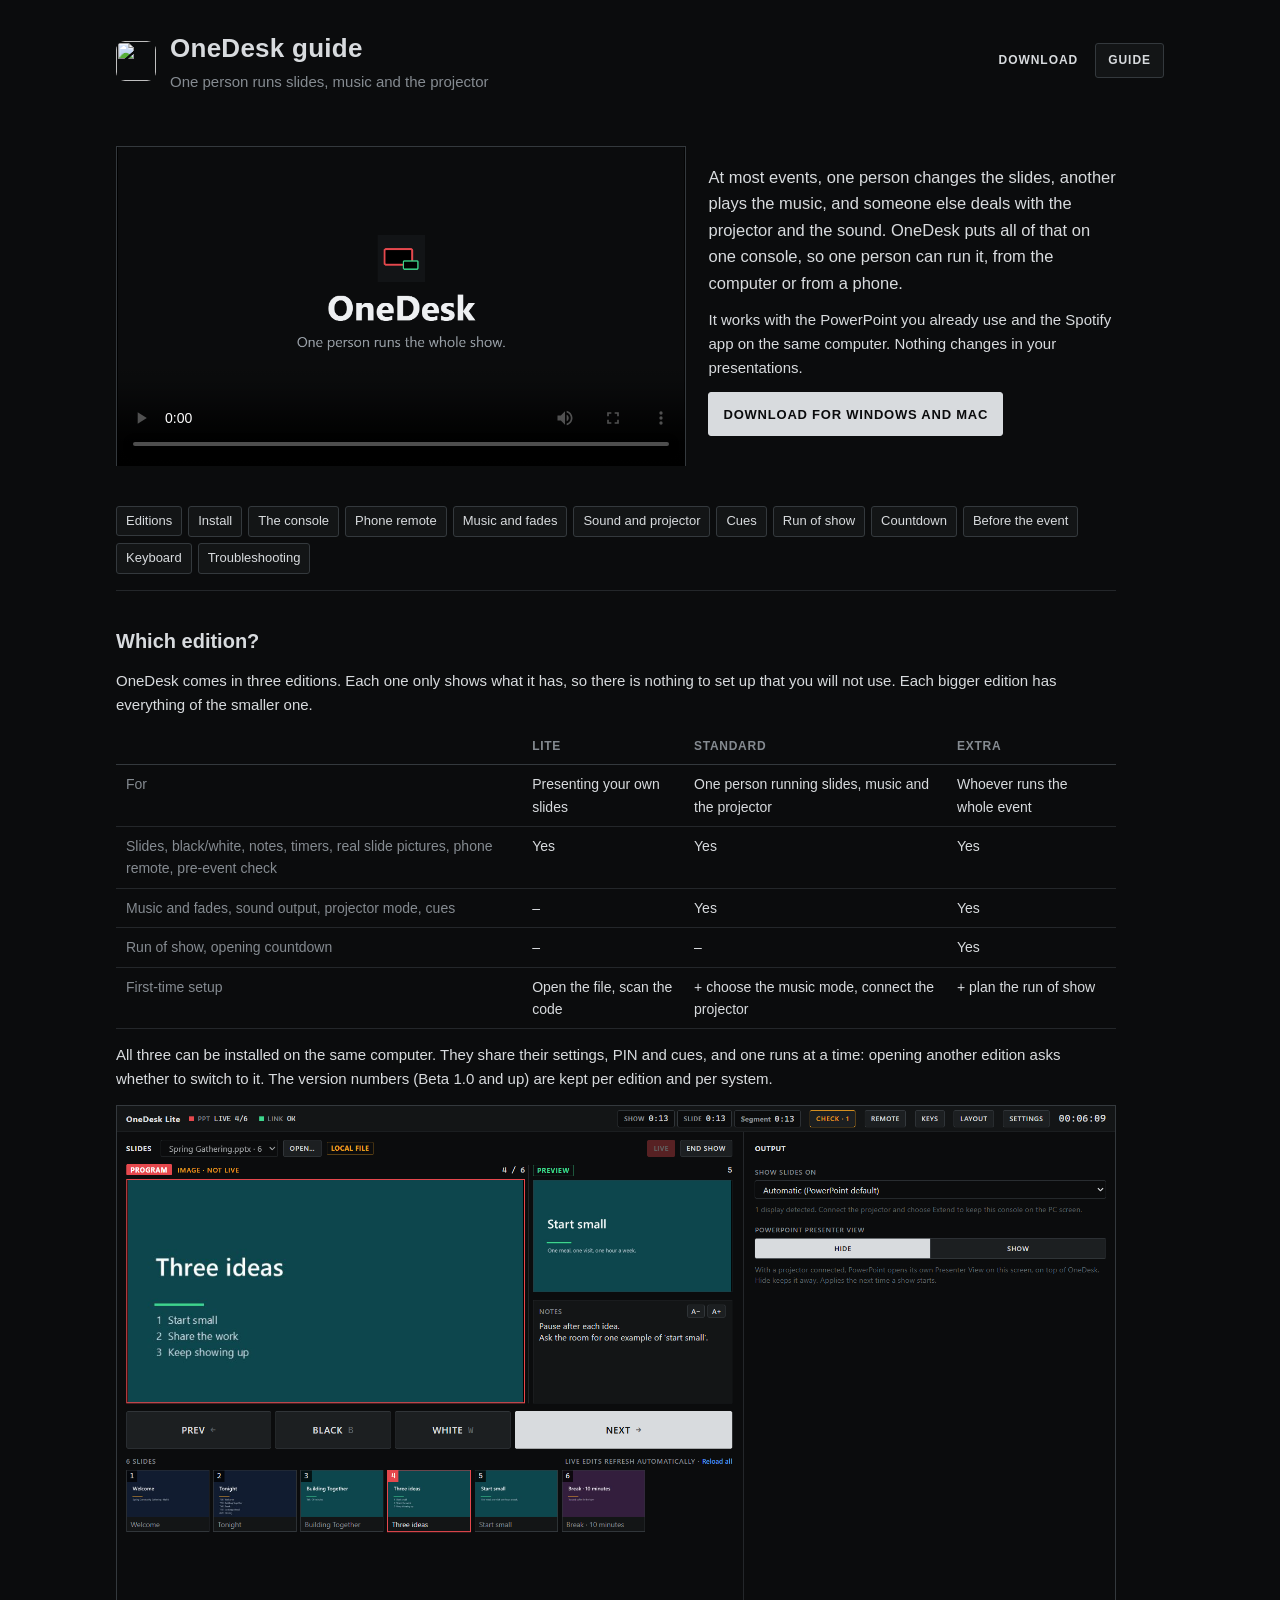
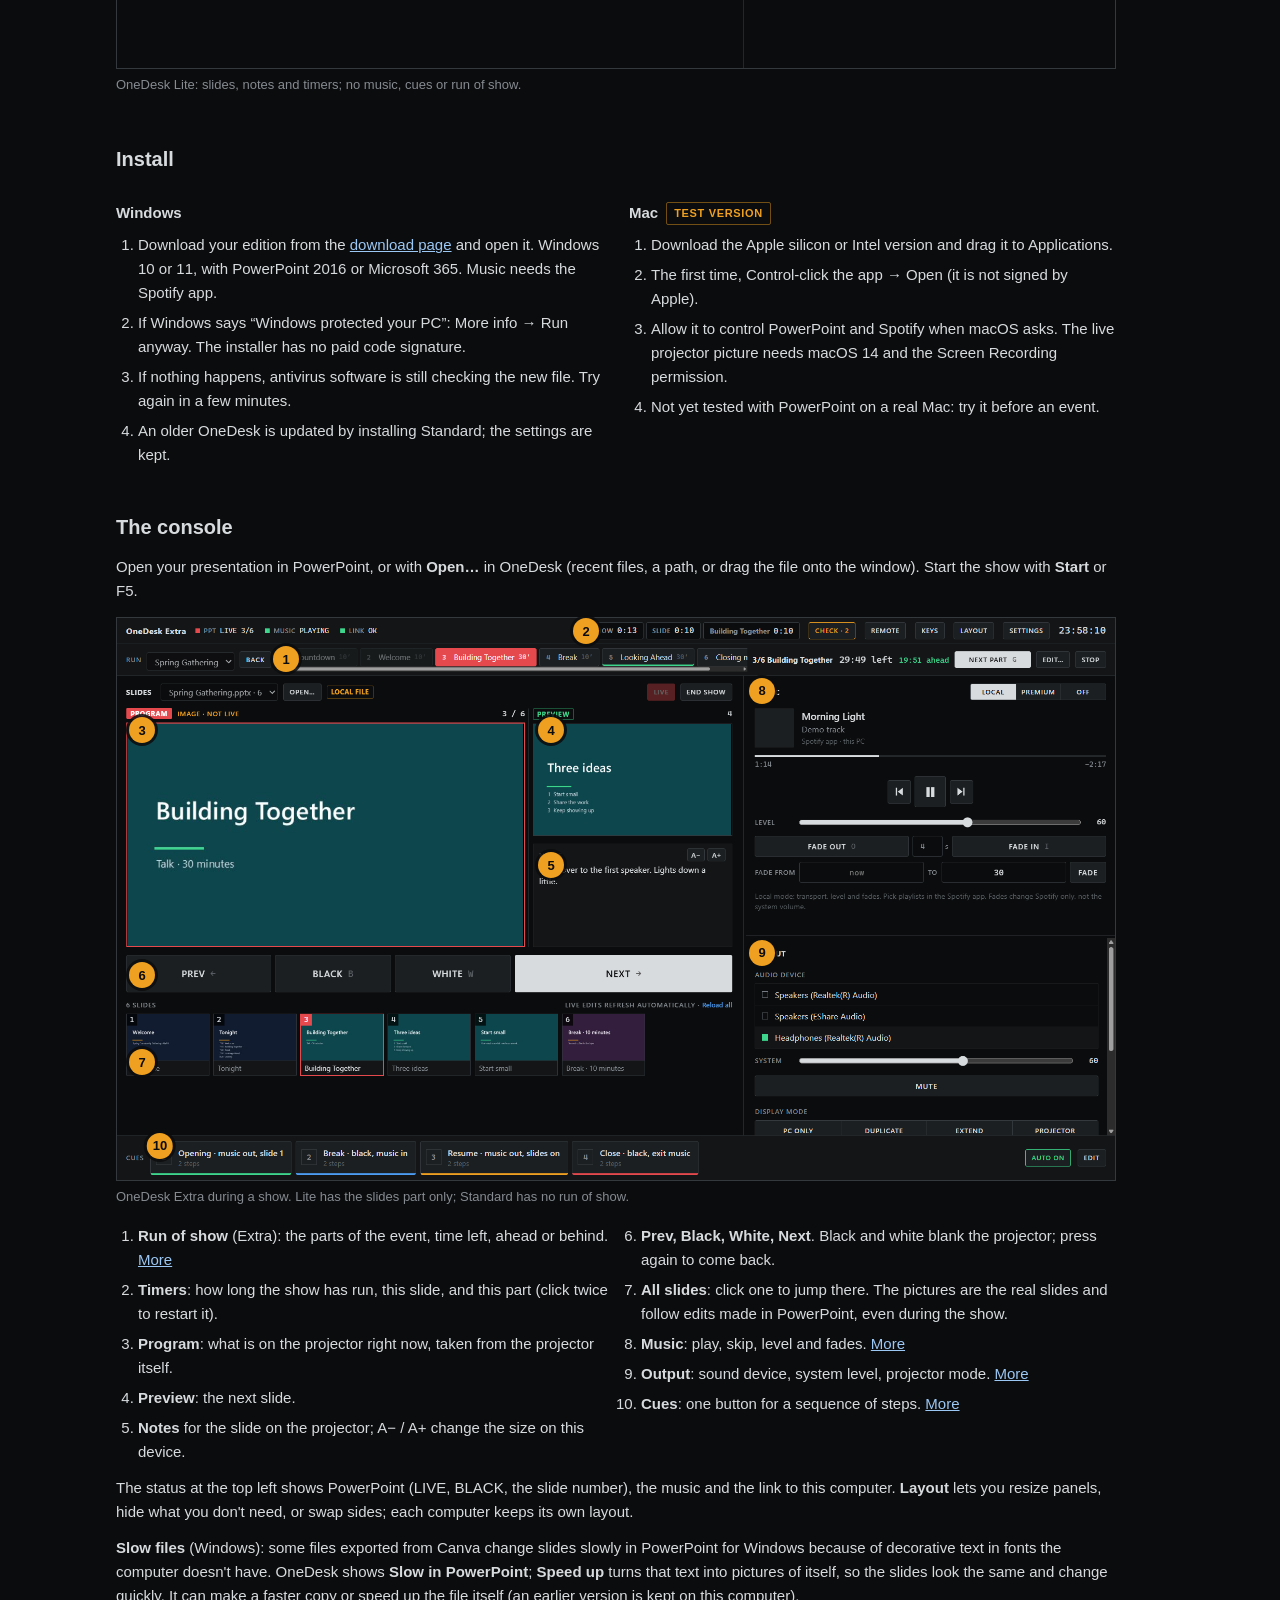
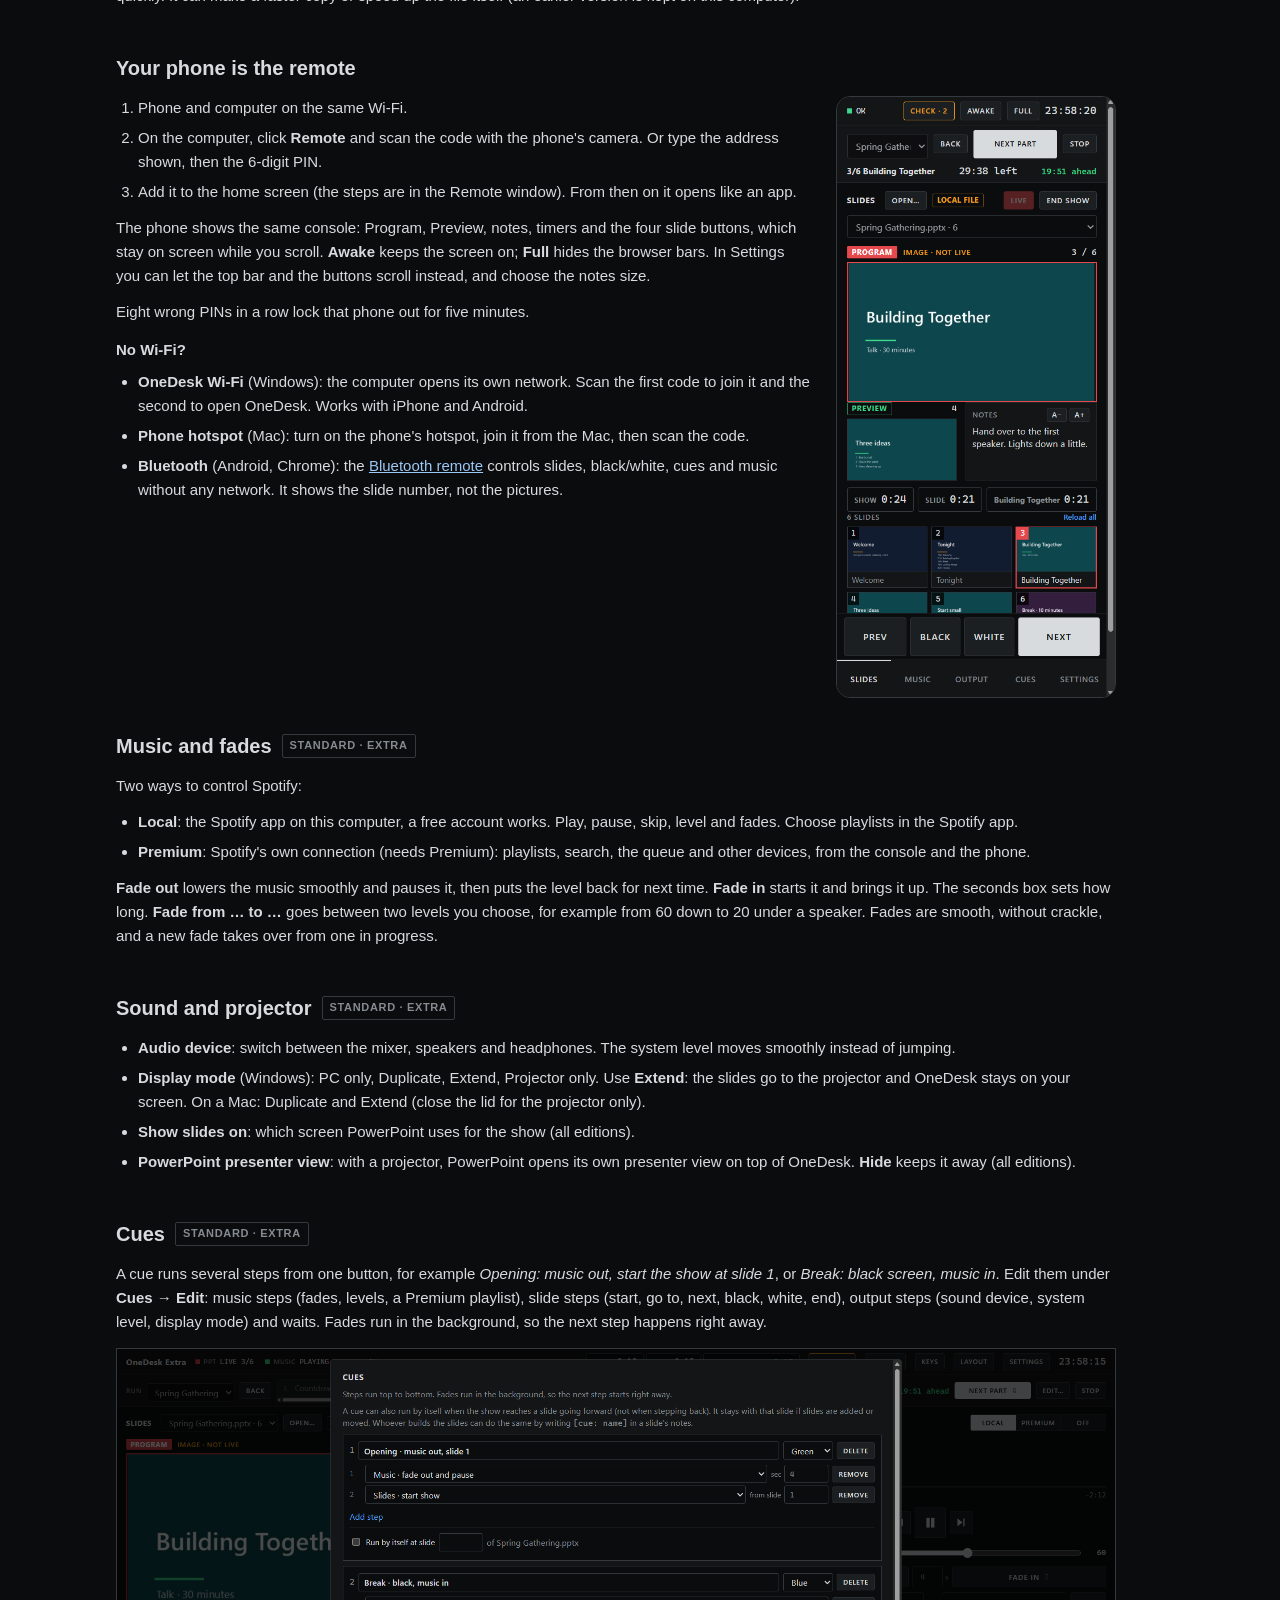
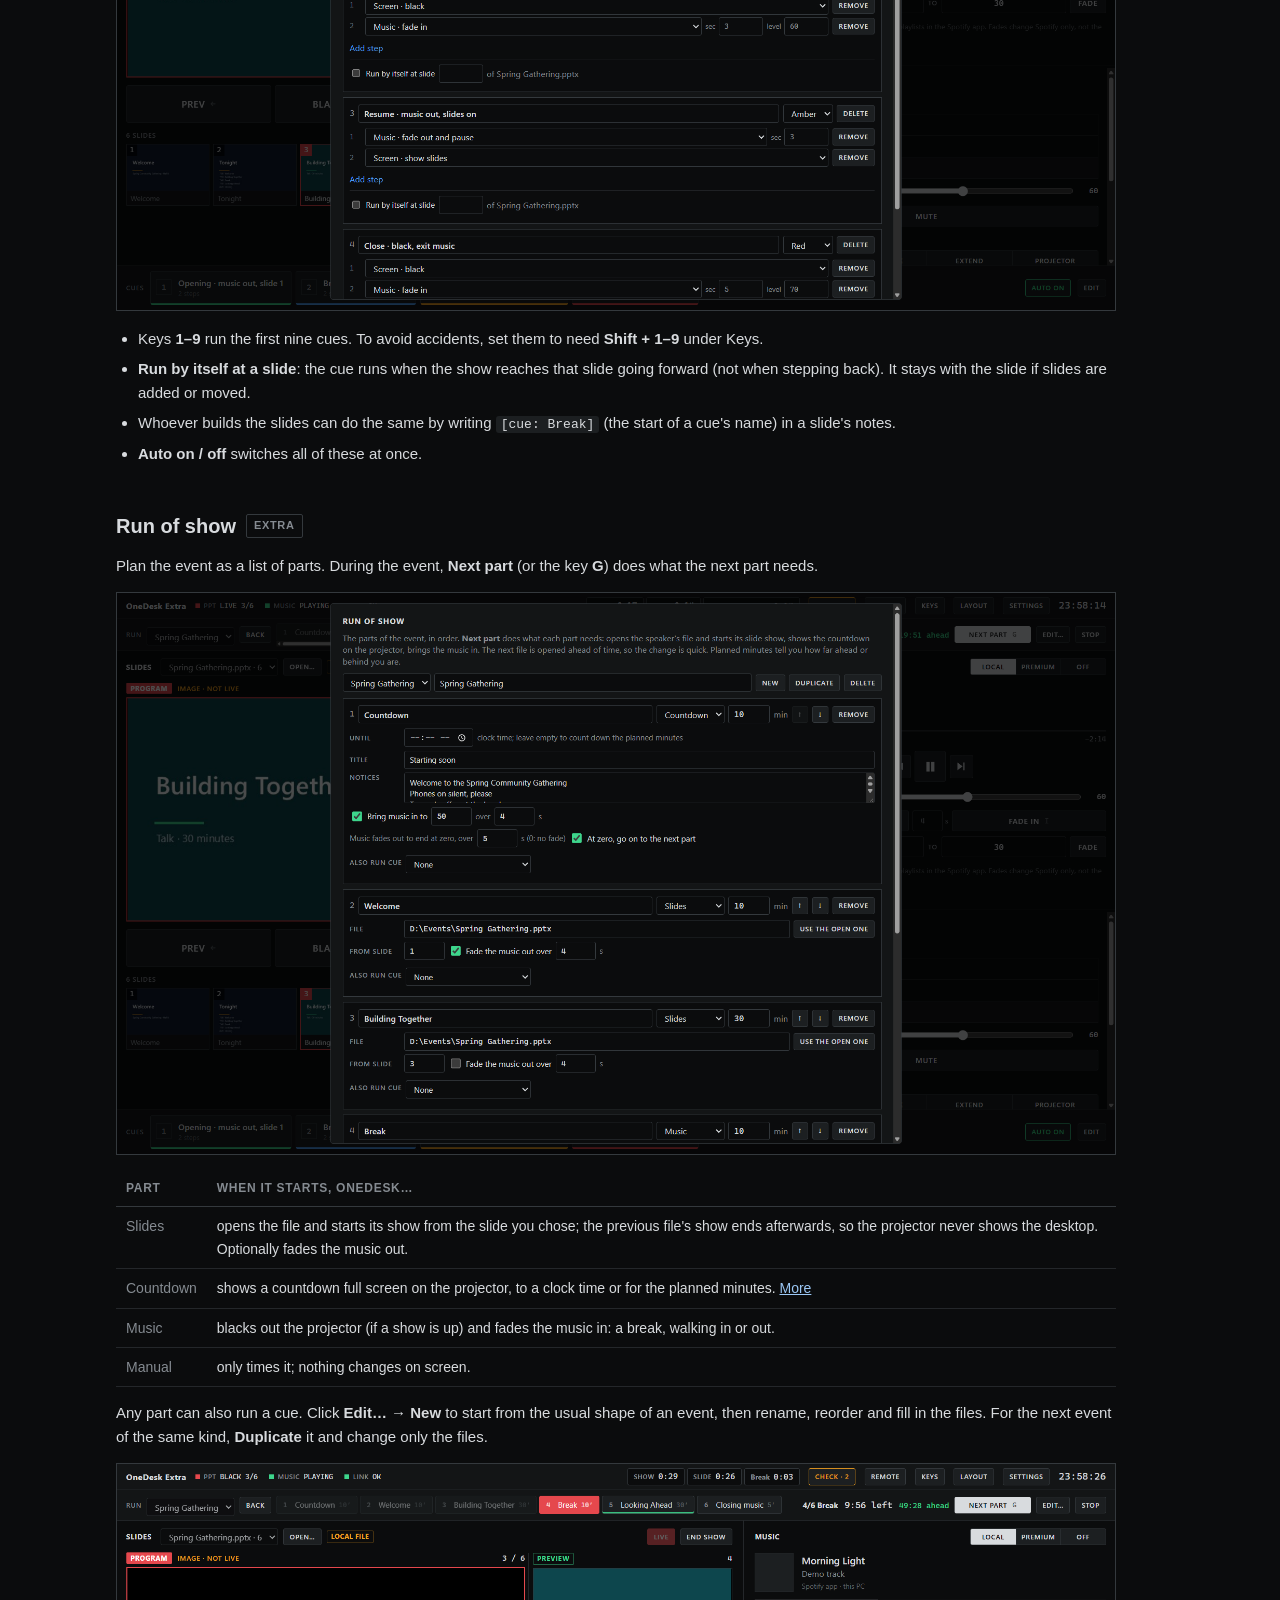
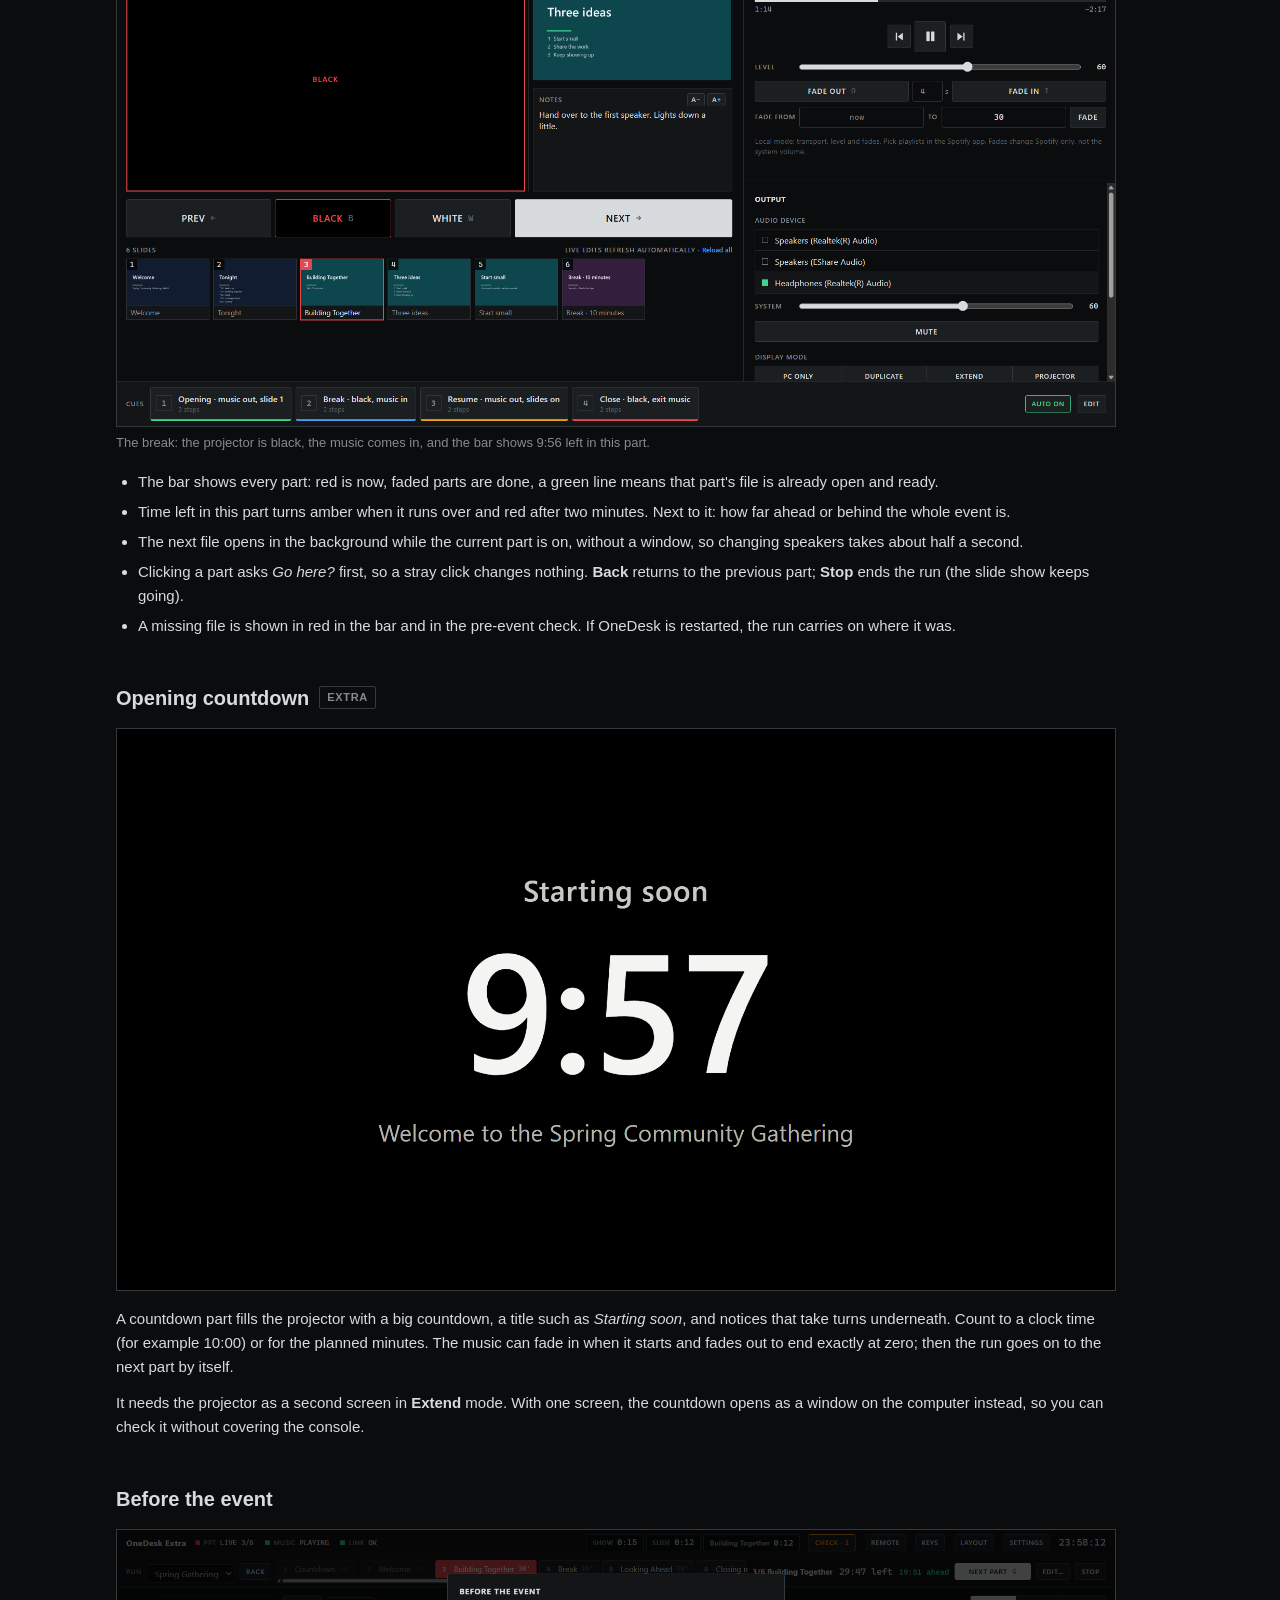
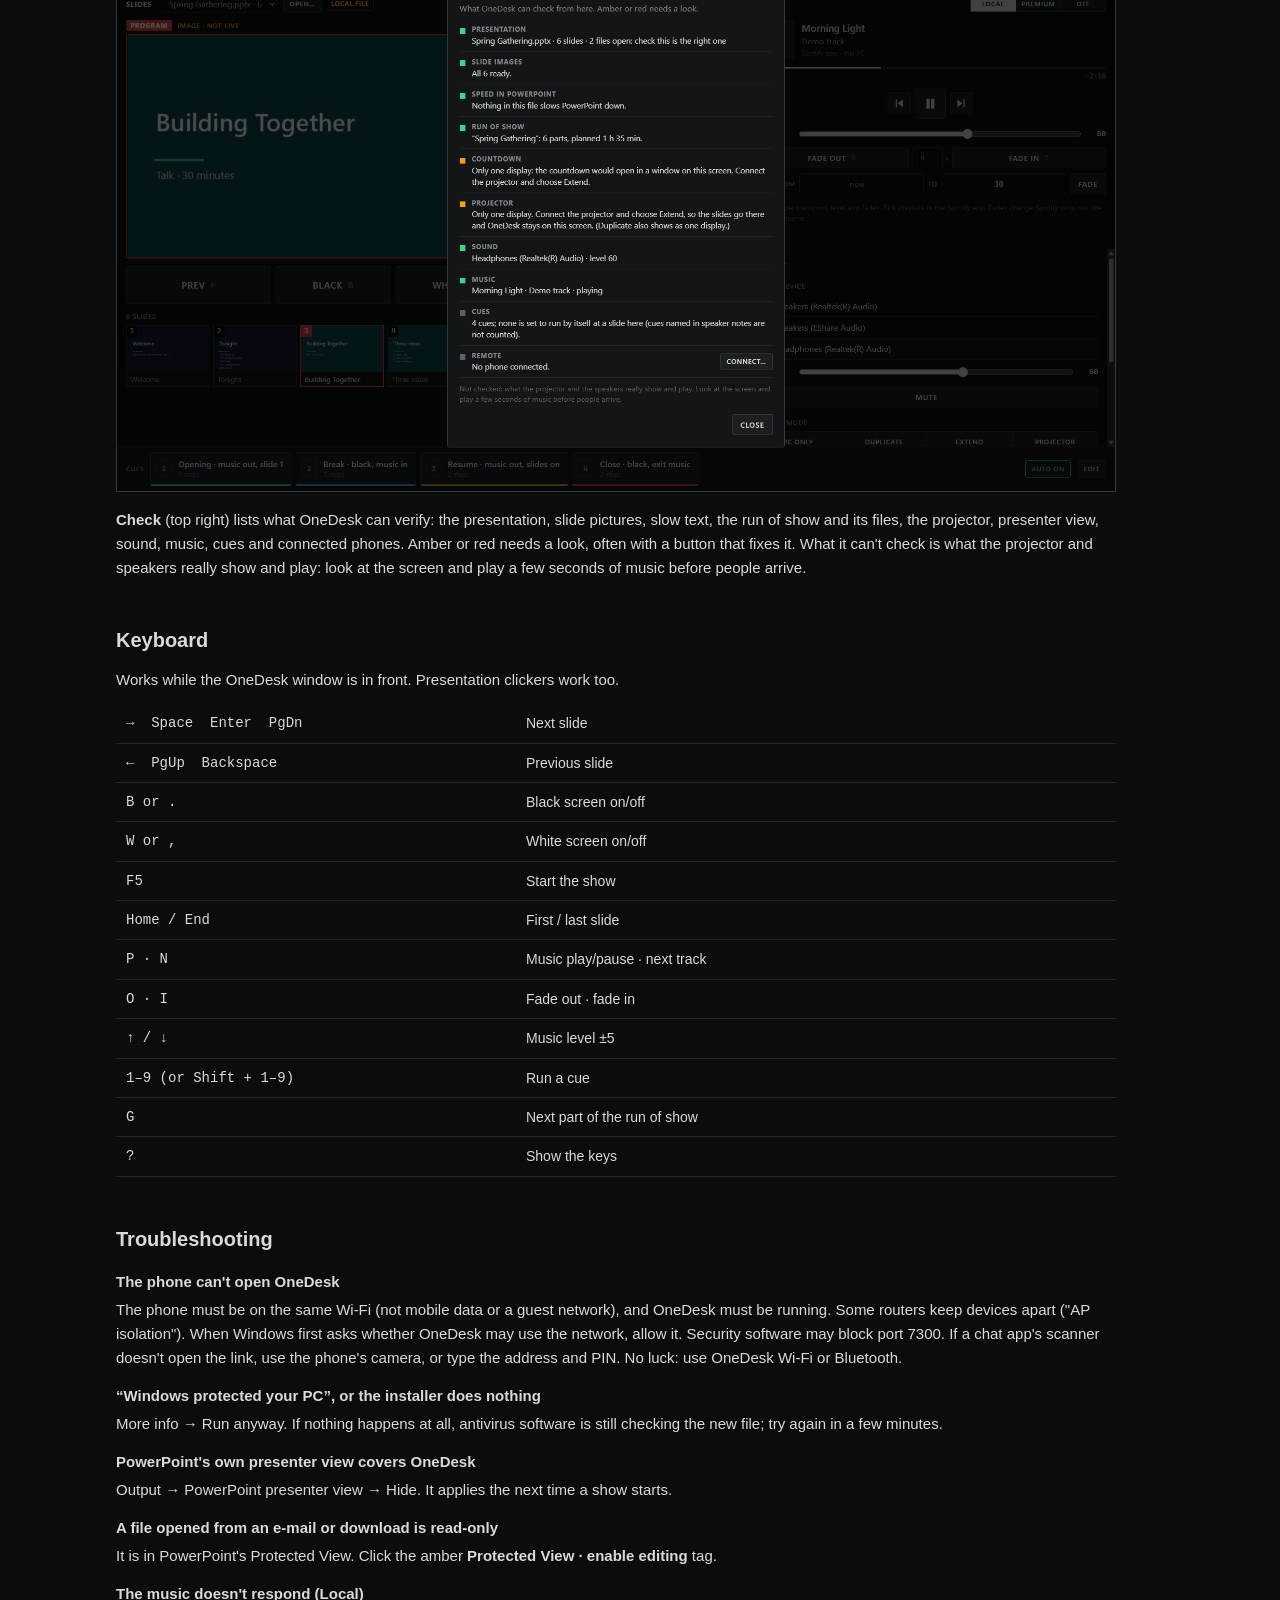
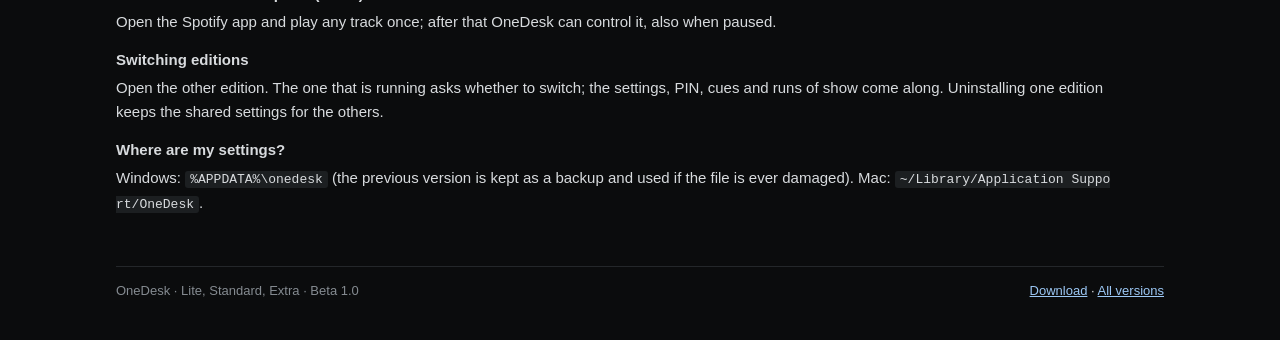
==== guide/index.html @ 46cda085 "English guide with screenshots and the explainer video; Guide link on the download page Co-Authored-" ====
<!doctype html>
<html lang="en">
<head>
  <meta charset="utf-8">
  <meta name="viewport" content="width=device-width, initial-scale=1, viewport-fit=cover">
  <meta name="theme-color" content="#0b0c0d">
  <title>OneDesk · Guide</title>
  <meta name="description" content="How to use OneDesk: one person runs PowerPoint, music and the projector from one console, with a phone as the remote. Editions, the console, phone remote, music fades, cues, run of show and the opening countdown.">
  <link rel="icon" type="image/png" href="../icons/favicon.png">
  <link rel="apple-touch-icon" href="../icons/apple-touch-icon.png">
  <link rel="stylesheet" href="../site.css">
</head>
<body class="guide">
  <header class="top">
    <img src="../icons/icon-192.png" alt="" width="40" height="40">
    <div>
      <h1>OneDesk guide</h1>
      <p class="dim">One person runs slides, music and the projector</p>
    </div>
    <nav class="topnav"><a href="../">Download</a><a href="./" aria-current="page">Guide</a></nav>
  </header>

  <main>
    <section class="hero">
      <video controls preload="metadata" playsinline poster="img/video-poster.png">
        <source src="onedesk-explainer.mp4" type="video/mp4">
      </video>
      <div class="hero-text">
        <p class="lead">At most events, one person changes the slides, another plays the music, and someone else deals with the projector and the sound. OneDesk puts all of that on one console, so one person can run it, from the computer or from a phone.</p>
        <p>It works with the PowerPoint you already use and the Spotify app on the same computer. Nothing changes in your presentations.</p>
        <p><a class="btn primary" href="../">Download for Windows and Mac</a></p>
      </div>
    </section>

    <nav class="toc" aria-label="Contents">
      <a href="#editions">Editions</a>
      <a href="#install">Install</a>
      <a href="#console">The console</a>
      <a href="#phone">Phone remote</a>
      <a href="#music">Music and fades</a>
      <a href="#output">Sound and projector</a>
      <a href="#cues">Cues</a>
      <a href="#run">Run of show</a>
      <a href="#countdown">Countdown</a>
      <a href="#check">Before the event</a>
      <a href="#keys">Keyboard</a>
      <a href="#help">Troubleshooting</a>
    </nav>

    <section id="editions">
      <h2>Which edition?</h2>
      <p>OneDesk comes in three editions. Each one only shows what it has, so there is nothing to set up that you will not use. Each bigger edition has everything of the smaller one.</p>
      <div class="table-wrap">
        <table>
          <thead><tr><th></th><th>Lite</th><th>Standard</th><th>Extra</th></tr></thead>
          <tbody>
            <tr><td>For</td><td>Presenting your own slides</td><td>One person running slides, music and the projector</td><td>Whoever runs the whole event</td></tr>
            <tr><td>Slides, black/white, notes, timers, real slide pictures, phone remote, pre-event check</td><td>Yes</td><td>Yes</td><td>Yes</td></tr>
            <tr><td>Music and fades, sound output, projector mode, cues</td><td>–</td><td>Yes</td><td>Yes</td></tr>
            <tr><td>Run of show, opening countdown</td><td>–</td><td>–</td><td>Yes</td></tr>
            <tr><td>First-time setup</td><td>Open the file, scan the code</td><td>+ choose the music mode, connect the projector</td><td>+ plan the run of show</td></tr>
          </tbody>
        </table>
      </div>
      <p>All three can be installed on the same computer. They share their settings, PIN and cues, and one runs at a time: opening another edition asks whether to switch to it. The version numbers (Beta 1.0 and up) are kept per edition and per system.</p>
      <figure><img src="img/console-lite.png" alt="OneDesk Lite: the slides, notes and timers, and where the slides are shown" loading="lazy"><figcaption>OneDesk Lite: slides, notes and timers; no music, cues or run of show.</figcaption></figure>
    </section>

    <section id="install">
      <h2>Install</h2>
      <div class="cols">
        <div>
          <h3>Windows</h3>
          <ol>
            <li>Download your edition from the <a href="../">download page</a> and open it. Windows 10 or 11, with PowerPoint 2016 or Microsoft 365. Music needs the Spotify app.</li>
            <li>If Windows says “Windows protected your PC”: More info → Run anyway. The installer has no paid code signature.</li>
            <li>If nothing happens, antivirus software is still checking the new file. Try again in a few minutes.</li>
            <li>An older OneDesk is updated by installing Standard; the settings are kept.</li>
          </ol>
        </div>
        <div>
          <h3>Mac <span class="tag warn">test version</span></h3>
          <ol>
            <li>Download the Apple silicon or Intel version and drag it to Applications.</li>
            <li>The first time, Control-click the app → Open (it is not signed by Apple).</li>
            <li>Allow it to control PowerPoint and Spotify when macOS asks. The live projector picture needs macOS 14 and the Screen Recording permission.</li>
            <li>Not yet tested with PowerPoint on a real Mac: try it before an event.</li>
          </ol>
        </div>
      </div>
    </section>

    <section id="console">
      <h2>The console</h2>
      <p>Open your presentation in PowerPoint, or with <b>Open…</b> in OneDesk (recent files, a path, or drag the file onto the window). Start the show with <b>Start</b> or F5.</p>
      <figure class="annotated">
        <div class="shot">
          <img src="img/console.png" alt="The OneDesk Extra console during a show">
          <span class="pin" style="left:17%;top:7.4%">1</span>
          <span class="pin" style="left:47%;top:2.4%">2</span>
          <span class="pin" style="left:2.6%;top:20%">3</span>
          <span class="pin" style="left:43.5%;top:20%">4</span>
          <span class="pin" style="left:43.5%;top:44%">5</span>
          <span class="pin" style="left:2.6%;top:63.5%">6</span>
          <span class="pin" style="left:2.6%;top:79%">7</span>
          <span class="pin" style="left:64.6%;top:13%">8</span>
          <span class="pin" style="left:64.6%;top:59.5%">9</span>
          <span class="pin" style="left:4.4%;top:93.8%">10</span>
        </div>
        <figcaption>OneDesk Extra during a show. Lite has the slides part only; Standard has no run of show.</figcaption>
      </figure>
      <ol class="legend">
        <li><b>Run of show</b> (Extra): the parts of the event, time left, ahead or behind. <a href="#run">More</a></li>
        <li><b>Timers</b>: how long the show has run, this slide, and this part (click twice to restart it).</li>
        <li><b>Program</b>: what is on the projector right now, taken from the projector itself.</li>
        <li><b>Preview</b>: the next slide.</li>
        <li><b>Notes</b> for the slide on the projector; A− / A+ change the size on this device.</li>
        <li><b>Prev, Black, White, Next</b>. Black and white blank the projector; press again to come back.</li>
        <li><b>All slides</b>: click one to jump there. The pictures are the real slides and follow edits made in PowerPoint, even during the show.</li>
        <li><b>Music</b>: play, skip, level and fades. <a href="#music">More</a></li>
        <li><b>Output</b>: sound device, system level, projector mode. <a href="#output">More</a></li>
        <li><b>Cues</b>: one button for a sequence of steps. <a href="#cues">More</a></li>
      </ol>
      <p>The status at the top left shows PowerPoint (LIVE, BLACK, the slide number), the music and the link to this computer. <b>Layout</b> lets you resize panels, hide what you don't need, or swap sides; each computer keeps its own layout.</p>
      <p><b>Slow files</b> (Windows): some files exported from Canva change slides slowly in PowerPoint for Windows because of decorative text in fonts the computer doesn't have. OneDesk shows <b>Slow in PowerPoint</b>; <b>Speed up</b> turns that text into pictures of itself, so the slides look the same and change quickly. It can make a faster copy or speed up the file itself (an earlier version is kept on this computer).</p>
    </section>

    <section id="phone">
      <h2>Your phone is the remote</h2>
      <div class="cols media-right">
        <div>
          <ol>
            <li>Phone and computer on the same Wi-Fi.</li>
            <li>On the computer, click <b>Remote</b> and scan the code with the phone's camera. Or type the address shown, then the 6-digit PIN.</li>
            <li>Add it to the home screen (the steps are in the Remote window). From then on it opens like an app.</li>
          </ol>
          <p>The phone shows the same console: Program, Preview, notes, timers and the four slide buttons, which stay on screen while you scroll. <b>Awake</b> keeps the screen on; <b>Full</b> hides the browser bars. In Settings you can let the top bar and the buttons scroll instead, and choose the notes size.</p>
          <p>Eight wrong PINs in a row lock that phone out for five minutes.</p>
          <h3>No Wi-Fi?</h3>
          <ul>
            <li><b>OneDesk Wi-Fi</b> (Windows): the computer opens its own network. Scan the first code to join it and the second to open OneDesk. Works with iPhone and Android.</li>
            <li><b>Phone hotspot</b> (Mac): turn on the phone's hotspot, join it from the Mac, then scan the code.</li>
            <li><b>Bluetooth</b> (Android, Chrome): the <a href="../remote/">Bluetooth remote</a> controls slides, black/white, cues and music without any network. It shows the slide number, not the pictures.</li>
          </ul>
        </div>
        <figure class="phone"><img src="img/phone.png" alt="OneDesk on a phone during a run of show" loading="lazy"></figure>
      </div>
    </section>

    <section id="music">
      <h2>Music and fades <span class="tag">Standard · Extra</span></h2>
      <p>Two ways to control Spotify:</p>
      <ul>
        <li><b>Local</b>: the Spotify app on this computer, a free account works. Play, pause, skip, level and fades. Choose playlists in the Spotify app.</li>
        <li><b>Premium</b>: Spotify's own connection (needs Premium): playlists, search, the queue and other devices, from the console and the phone.</li>
      </ul>
      <p><b>Fade out</b> lowers the music smoothly and pauses it, then puts the level back for next time. <b>Fade in</b> starts it and brings it up. The seconds box sets how long. <b>Fade from … to …</b> goes between two levels you choose, for example from 60 down to 20 under a speaker. Fades are smooth, without crackle, and a new fade takes over from one in progress.</p>
    </section>

    <section id="output">
      <h2>Sound and projector <span class="tag">Standard · Extra</span></h2>
      <ul>
        <li><b>Audio device</b>: switch between the mixer, speakers and headphones. The system level moves smoothly instead of jumping.</li>
        <li><b>Display mode</b> (Windows): PC only, Duplicate, Extend, Projector only. Use <b>Extend</b>: the slides go to the projector and OneDesk stays on your screen. On a Mac: Duplicate and Extend (close the lid for the projector only).</li>
        <li><b>Show slides on</b>: which screen PowerPoint uses for the show (all editions).</li>
        <li><b>PowerPoint presenter view</b>: with a projector, PowerPoint opens its own presenter view on top of OneDesk. <b>Hide</b> keeps it away (all editions).</li>
      </ul>
    </section>

    <section id="cues">
      <h2>Cues <span class="tag">Standard · Extra</span></h2>
      <p>A cue runs several steps from one button, for example <i>Opening: music out, start the show at slide 1</i>, or <i>Break: black screen, music in</i>. Edit them under <b>Cues → Edit</b>: music steps (fades, levels, a Premium playlist), slide steps (start, go to, next, black, white, end), output steps (sound device, system level, display mode) and waits. Fades run in the background, so the next step happens right away.</p>
      <figure><img src="img/cue-editor.png" alt="The cue editor" loading="lazy"></figure>
      <ul>
        <li>Keys <b>1–9</b> run the first nine cues. To avoid accidents, set them to need <b>Shift + 1–9</b> under Keys.</li>
        <li><b>Run by itself at a slide</b>: the cue runs when the show reaches that slide going forward (not when stepping back). It stays with the slide if slides are added or moved.</li>
        <li>Whoever builds the slides can do the same by writing <code>[cue: Break]</code> (the start of a cue's name) in a slide's notes.</li>
        <li><b>Auto on / off</b> switches all of these at once.</li>
      </ul>
    </section>

    <section id="run">
      <h2>Run of show <span class="tag">Extra</span></h2>
      <p>Plan the event as a list of parts. During the event, <b>Next part</b> (or the key <b>G</b>) does what the next part needs.</p>
      <figure><img src="img/run-editor.png" alt="The run of show editor" loading="lazy"></figure>
      <div class="table-wrap">
        <table>
          <thead><tr><th>Part</th><th>When it starts, OneDesk…</th></tr></thead>
          <tbody>
            <tr><td>Slides</td><td>opens the file and starts its show from the slide you chose; the previous file's show ends afterwards, so the projector never shows the desktop. Optionally fades the music out.</td></tr>
            <tr><td>Countdown</td><td>shows a countdown full screen on the projector, to a clock time or for the planned minutes. <a href="#countdown">More</a></td></tr>
            <tr><td>Music</td><td>blacks out the projector (if a show is up) and fades the music in: a break, walking in or out.</td></tr>
            <tr><td>Manual</td><td>only times it; nothing changes on screen.</td></tr>
          </tbody>
        </table>
      </div>
      <p>Any part can also run a cue. Click <b>Edit… → New</b> to start from the usual shape of an event, then rename, reorder and fill in the files. For the next event of the same kind, <b>Duplicate</b> it and change only the files.</p>
      <figure><img src="img/console-break.png" alt="The break: black screen, music in, the run bar on part 4 of 6" loading="lazy"><figcaption>The break: the projector is black, the music comes in, and the bar shows 9:56 left in this part.</figcaption></figure>
      <ul>
        <li>The bar shows every part: red is now, faded parts are done, a green line means that part's file is already open and ready.</li>
        <li>Time left in this part turns amber when it runs over and red after two minutes. Next to it: how far ahead or behind the whole event is.</li>
        <li>The next file opens in the background while the current part is on, without a window, so changing speakers takes about half a second.</li>
        <li>Clicking a part asks <i>Go here?</i> first, so a stray click changes nothing. <b>Back</b> returns to the previous part; <b>Stop</b> ends the run (the slide show keeps going).</li>
        <li>A missing file is shown in red in the bar and in the pre-event check. If OneDesk is restarted, the run carries on where it was.</li>
      </ul>
    </section>

    <section id="countdown">
      <h2>Opening countdown <span class="tag">Extra</span></h2>
      <figure><img src="img/countdown.png" alt="The countdown on the projector: Starting soon, 9:57, Welcome to the Spring Community Gathering" loading="lazy"></figure>
      <p>A countdown part fills the projector with a big countdown, a title such as <i>Starting soon</i>, and notices that take turns underneath. Count to a clock time (for example 10:00) or for the planned minutes. The music can fade in when it starts and fades out to end exactly at zero; then the run goes on to the next part by itself.</p>
      <p>It needs the projector as a second screen in <b>Extend</b> mode. With one screen, the countdown opens as a window on the computer instead, so you can check it without covering the console.</p>
    </section>

    <section id="check">
      <h2>Before the event</h2>
      <figure><img src="img/check.png" alt="The pre-event check" loading="lazy"></figure>
      <p><b>Check</b> (top right) lists what OneDesk can verify: the presentation, slide pictures, slow text, the run of show and its files, the projector, presenter view, sound, music, cues and connected phones. Amber or red needs a look, often with a button that fixes it. What it can't check is what the projector and speakers really show and play: look at the screen and play a few seconds of music before people arrive.</p>
    </section>

    <section id="keys">
      <h2>Keyboard</h2>
      <p>Works while the OneDesk window is in front. Presentation clickers work too.</p>
      <div class="table-wrap">
        <table class="keys">
          <tbody>
            <tr><td>→ &nbsp;Space &nbsp;Enter &nbsp;PgDn</td><td>Next slide</td></tr>
            <tr><td>← &nbsp;PgUp &nbsp;Backspace</td><td>Previous slide</td></tr>
            <tr><td>B or .</td><td>Black screen on/off</td></tr>
            <tr><td>W or ,</td><td>White screen on/off</td></tr>
            <tr><td>F5</td><td>Start the show</td></tr>
            <tr><td>Home / End</td><td>First / last slide</td></tr>
            <tr><td>P · N</td><td>Music play/pause · next track</td></tr>
            <tr><td>O · I</td><td>Fade out · fade in</td></tr>
            <tr><td>↑ / ↓</td><td>Music level ±5</td></tr>
            <tr><td>1–9 (or Shift + 1–9)</td><td>Run a cue</td></tr>
            <tr><td>G</td><td>Next part of the run of show</td></tr>
            <tr><td>?</td><td>Show the keys</td></tr>
          </tbody>
        </table>
      </div>
    </section>

    <section id="help">
      <h2>Troubleshooting</h2>
      <dl class="faq">
        <dt>The phone can't open OneDesk</dt>
        <dd>The phone must be on the same Wi-Fi (not mobile data or a guest network), and OneDesk must be running. Some routers keep devices apart ("AP isolation"). When Windows first asks whether OneDesk may use the network, allow it. Security software may block port 7300. If a chat app's scanner doesn't open the link, use the phone's camera, or type the address and PIN. No luck: use OneDesk Wi-Fi or Bluetooth.</dd>
        <dt>“Windows protected your PC”, or the installer does nothing</dt>
        <dd>More info → Run anyway. If nothing happens at all, antivirus software is still checking the new file; try again in a few minutes.</dd>
        <dt>PowerPoint's own presenter view covers OneDesk</dt>
        <dd>Output → PowerPoint presenter view → Hide. It applies the next time a show starts.</dd>
        <dt>A file opened from an e-mail or download is read-only</dt>
        <dd>It is in PowerPoint's Protected View. Click the amber <b>Protected View · enable editing</b> tag.</dd>
        <dt>The music doesn't respond (Local)</dt>
        <dd>Open the Spotify app and play any track once; after that OneDesk can control it, also when paused.</dd>
        <dt>Switching editions</dt>
        <dd>Open the other edition. The one that is running asks whether to switch; the settings, PIN, cues and runs of show come along. Uninstalling one edition keeps the shared settings for the others.</dd>
        <dt>Where are my settings?</dt>
        <dd>Windows: <code>%APPDATA%\onedesk</code> (the previous version is kept as a backup and used if the file is ever damaged). Mac: <code>~/Library/Application Support/OneDesk</code>.</dd>
      </dl>
    </section>
  </main>

  <footer>
    <span class="dim">OneDesk · Lite, Standard, Extra · Beta 1.0</span>
    <span><a href="../">Download</a> · <a href="https://github.com/ngxu/onedesk/releases">All versions</a></span>
  </footer>
</body>
</html>
---- site.css ----
/* OneDesk download page: the console's look (flat, dark, hairlines). */
:root {
  --bg: #0b0c0d; --surface: #131516; --raise: #1c1f21; --raise-hi: #24282b;
  --line: #24272a; --line-hi: #34393d; --text: #d8dbde; --dim: #858b91;
  --green: #3dd68c; --amber: #f0a020; --red: #e5484d;
  --sans: "Segoe UI", "Helvetica Neue", Arial, "PingFang SC", "Microsoft YaHei UI", sans-serif;
  --mono: "Cascadia Mono", Consolas, "SF Mono", Menlo, monospace;
  color-scheme: dark;
}
* { box-sizing: border-box; }
html, body { margin: 0; background: var(--bg); color: var(--text); font: 15px/1.6 var(--sans); }
body { max-width: 1080px; margin: 0 auto; padding: 28px 16px 40px; }
.dim { color: var(--dim); }
code { font-family: var(--mono); font-size: 13px; background: var(--raise); padding: 1px 5px; border-radius: 3px; word-break: break-all; }

.top { display: flex; gap: 14px; align-items: center; margin-bottom: 26px; }
.top img { border-radius: 9px; flex: none; }
.top h1 { margin: 0; font-size: 26px; letter-spacing: .01em; }
.top p { margin: 0; }

.cards { display: grid; grid-template-columns: 1fr 1fr 1fr; gap: 14px; }
.cards.notes { margin-top: 14px; }
.pick { margin: 0 0 16px; font-size: 14px; }
.card .dl { margin-top: auto; display: flex; flex-direction: column; gap: 8px; padding-top: 6px; }
.card { border: 1px solid var(--line-hi); background: var(--surface); padding: 18px; display: flex; flex-direction: column; gap: 10px; min-width: 0; }
.card.main { border-color: var(--text); }
.card-h { display: flex; align-items: center; gap: 10px; }
.card h2 { margin: 0; font-size: 14px; text-transform: uppercase; letter-spacing: .08em; }
.card p { margin: 0; }
.card ul, .card ol { margin: 0; padding-left: 18px; font-size: 13.5px; }
.card li { margin-bottom: 6px; }
.card .two { display: grid; grid-template-columns: 1fr 1fr; gap: 8px; }

.tag { font-size: 11px; font-weight: 700; padding: 2px 7px; border: 1px solid var(--line-hi); border-radius: 2px; color: var(--dim); text-transform: uppercase; letter-spacing: .06em; }
.tag:empty { display: none; }
.tag.ok { color: var(--green); border-color: rgba(61, 214, 140, .45); }
.tag.warn { color: var(--amber); border-color: rgba(240, 160, 32, .45); }

.btn {
  display: inline-flex; align-items: center; justify-content: center; min-height: 44px; padding: 0 14px;
  background: var(--raise); border: 1px solid var(--line-hi); border-radius: 3px; color: var(--text);
  font: 600 13px var(--sans); text-transform: uppercase; letter-spacing: .06em; text-decoration: none; text-align: center;
}
.btn:hover { background: var(--raise-hi); }
.btn.primary { background: var(--text); border-color: var(--text); color: #0b0c0d; }
.btn.primary:hover { background: #fff; }

.about { margin-top: 30px; }
.about h2 { font-size: 13px; text-transform: uppercase; letter-spacing: .08em; color: var(--dim); margin: 0 0 10px; }
.about .grid { list-style: none; padding: 0; margin: 0; display: grid; grid-template-columns: repeat(auto-fill, minmax(300px, 1fr)); gap: 10px; }
.about .grid li { border-top: 1px solid var(--line); padding-top: 8px; font-size: 14px; }

footer { margin-top: 30px; padding-top: 14px; border-top: 1px solid var(--line); display: flex; justify-content: space-between; gap: 12px; flex-wrap: wrap; font-size: 13px; }
footer a { color: var(--text); }

@media (max-width: 860px) {
  .cards { grid-template-columns: 1fr; }
}

/* ---------- top navigation (download page and guide) ---------- */
.top { flex-wrap: wrap; }
.topnav { margin-left: auto; display: flex; gap: 4px; }
.topnav a {
  color: var(--dim); text-decoration: none; font-size: 12px; font-weight: 700; text-transform: uppercase; letter-spacing: .08em;
  padding: 7px 12px; border: 1px solid transparent; border-radius: 3px;
}
.topnav a:hover { color: var(--text); border-color: var(--line-hi); }
.topnav a[aria-current] { color: var(--text); border-color: var(--line-hi); background: var(--surface); }

/* ---------- guide ---------- */
.guide main { max-width: 1000px; }
.guide a { color: #9cc8f5; }
.guide .btn, .guide .topnav a { color: inherit; }
.guide .btn.primary { color: #0b0c0d; }
.hero { display: grid; grid-template-columns: 1.4fr 1fr; gap: 22px; align-items: center; margin-bottom: 22px; }
.hero video { width: 100%; aspect-ratio: 16 / 9; background: #000; border: 1px solid var(--line-hi); display: block; }
.hero p { margin: 0 0 12px; }
.lead { font-size: 16.5px; }
.toc { display: flex; flex-wrap: wrap; gap: 6px; padding: 12px 0 16px; border-bottom: 1px solid var(--line); margin-bottom: 8px; position: sticky; top: 0; background: var(--bg); z-index: 2; }
.toc a { color: var(--text); text-decoration: none; font-size: 13px; padding: 4px 9px; border: 1px solid var(--line-hi); border-radius: 3px; background: var(--surface); }
.toc a:hover { border-color: var(--text); }
.guide section { padding: 26px 0 6px; scroll-margin-top: 64px; }
.guide h2 { font-size: 20px; margin: 0 0 12px; display: flex; align-items: center; gap: 10px; flex-wrap: wrap; }
.guide h3 { font-size: 15px; margin: 14px 0 8px; display: flex; align-items: center; gap: 8px; }
.guide section p { margin: 0 0 12px; }
.guide section ul, .guide section ol { margin: 0 0 12px; padding-left: 22px; }
.guide section li { margin-bottom: 6px; }
.guide figure { margin: 14px 0 16px; }
.guide figure img { width: 100%; height: auto; display: block; border: 1px solid var(--line-hi); }
.guide figcaption { font-size: 13px; color: var(--dim); margin-top: 6px; }
.annotated .shot { position: relative; }
.pin {
  position: absolute; transform: translate(-50%, -50%); min-width: 26px; height: 26px; padding: 0 6px;
  display: grid; place-items: center; border-radius: 13px; background: var(--amber); color: #0b0c0d;
  font: 700 13px var(--sans); box-shadow: 0 0 0 3px rgba(11, 12, 13, .85);
}
.legend { columns: 2; column-gap: 28px; }
.legend li { break-inside: avoid; }
.cols { display: grid; grid-template-columns: 1fr 1fr; gap: 26px; }
.cols.media-right { grid-template-columns: 1fr 280px; align-items: start; }
.guide figure.phone { margin: 0; }
.guide figure.phone img { border-radius: 14px; }
.table-wrap { overflow-x: auto; margin: 6px 0 14px; }
.guide table { border-collapse: collapse; width: 100%; font-size: 14px; }
.guide th, .guide td { text-align: left; vertical-align: top; padding: 8px 10px; border-bottom: 1px solid var(--line); }
.guide th { font-size: 12px; text-transform: uppercase; letter-spacing: .06em; color: var(--dim); border-bottom-color: var(--line-hi); }
.guide td:first-child { color: var(--dim); }
.guide table.keys td:first-child { font-family: var(--mono); color: var(--text); white-space: nowrap; width: 40%; }
.faq dt { font-weight: 700; margin-top: 14px; }
.faq dd { margin: 4px 0 0; color: var(--text); }

@media (max-width: 860px) {
  .hero, .cols, .cols.media-right { grid-template-columns: 1fr; }
  .legend { columns: 1; }
  .guide figure.phone { max-width: 300px; }
  .pin { min-width: 20px; height: 20px; font-size: 11px; box-shadow: 0 0 0 2px rgba(11, 12, 13, .85); }
}
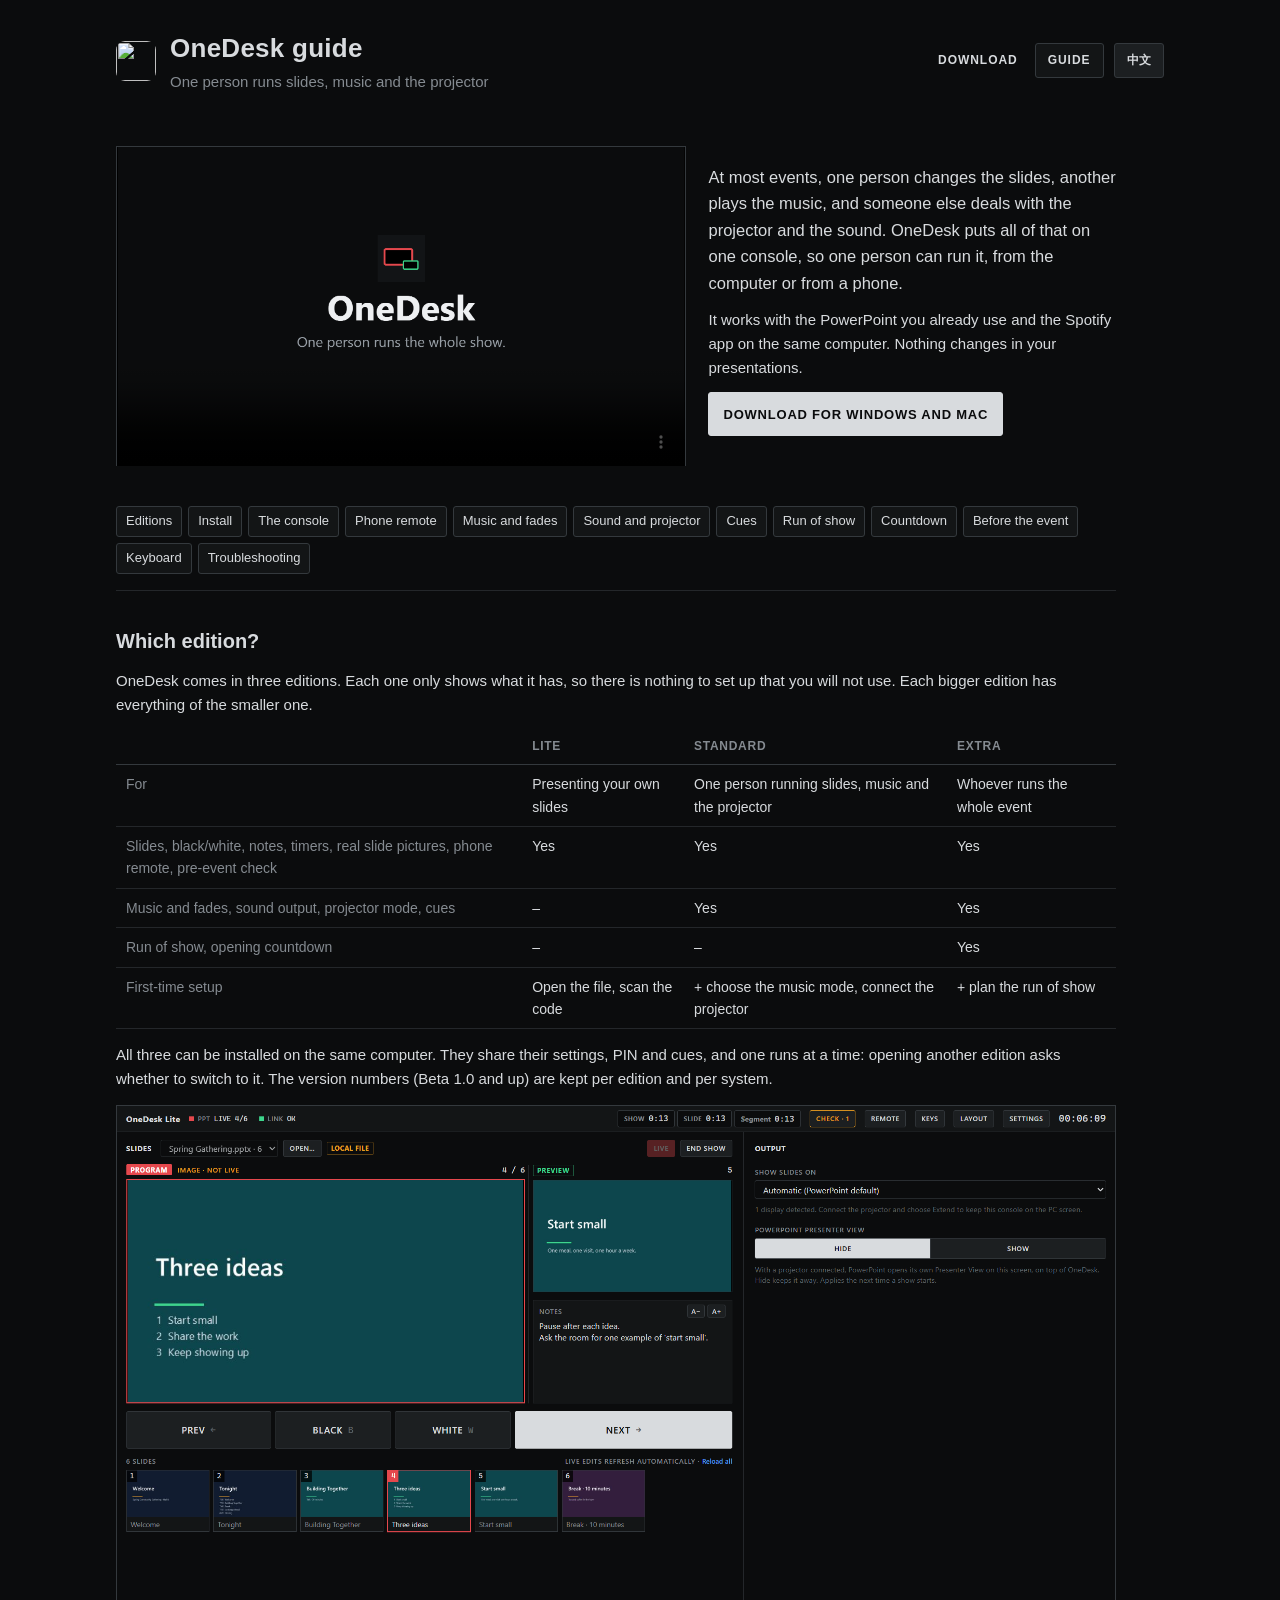
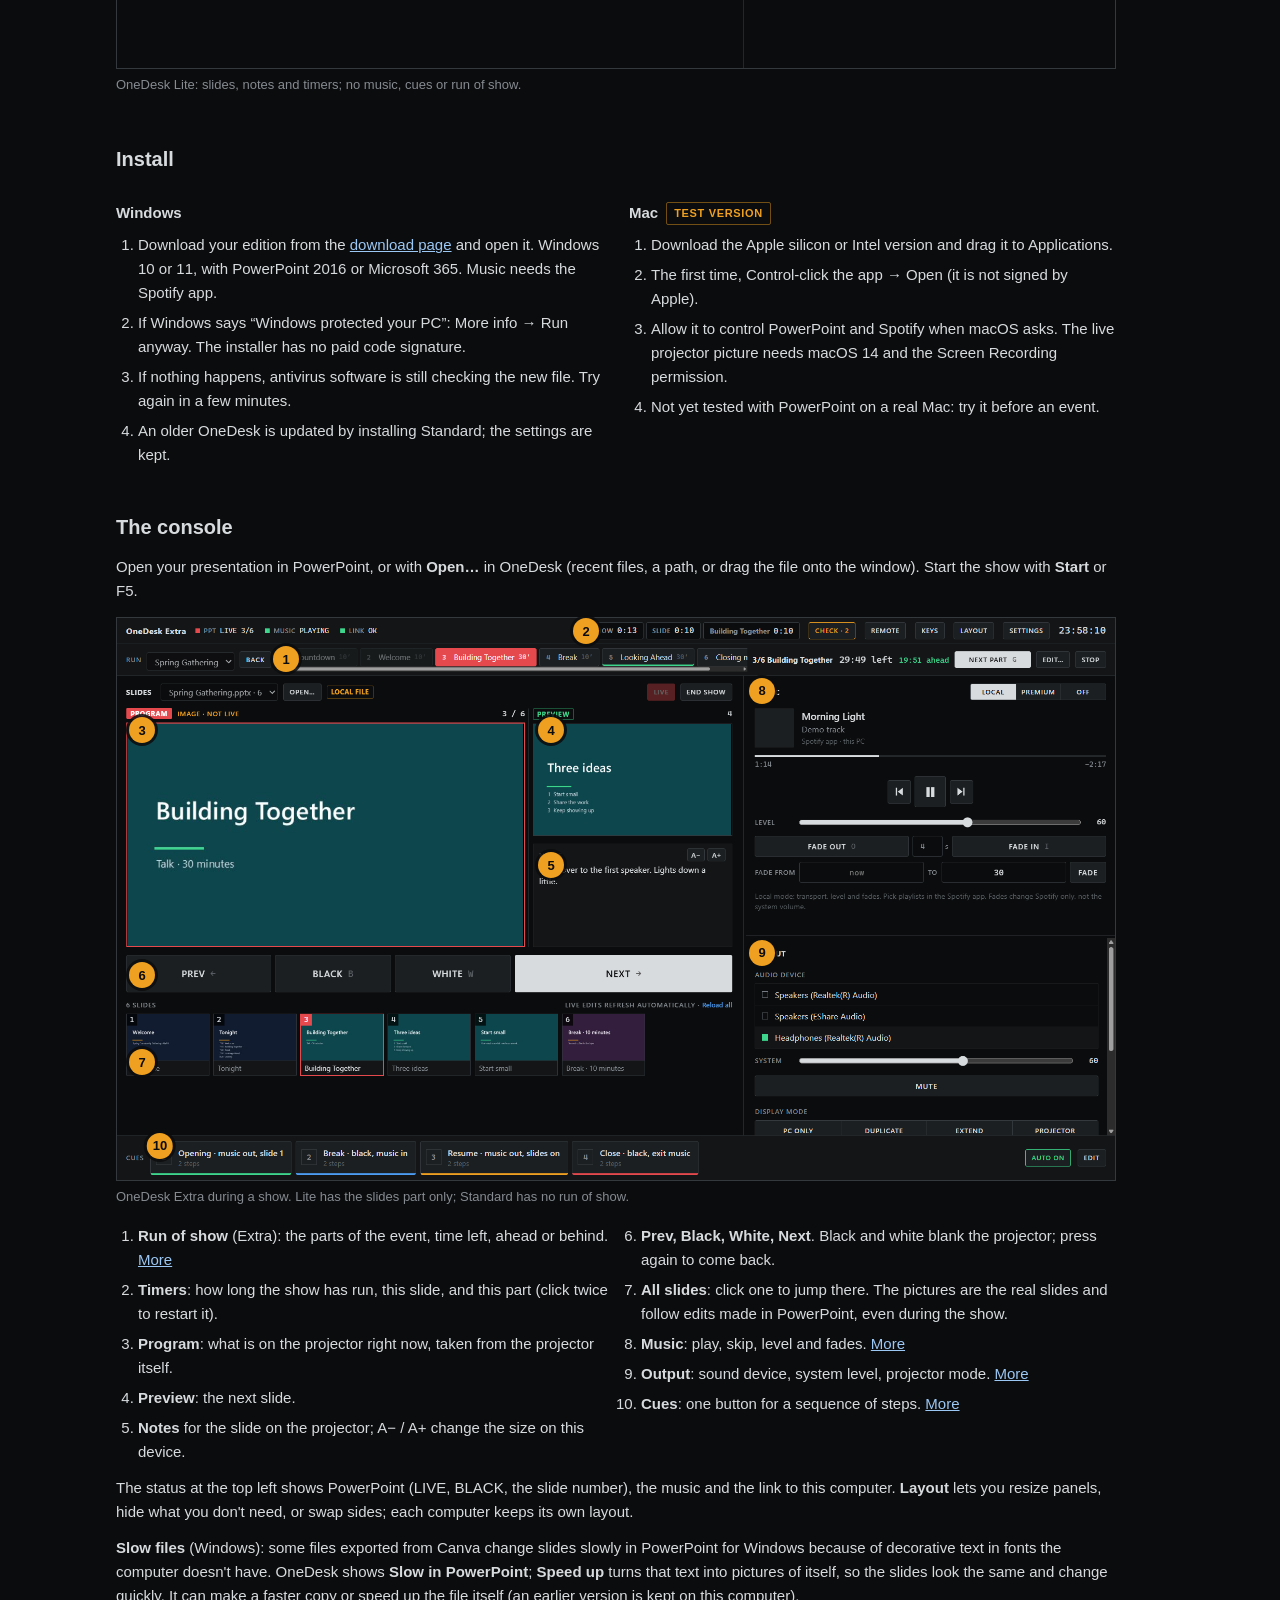
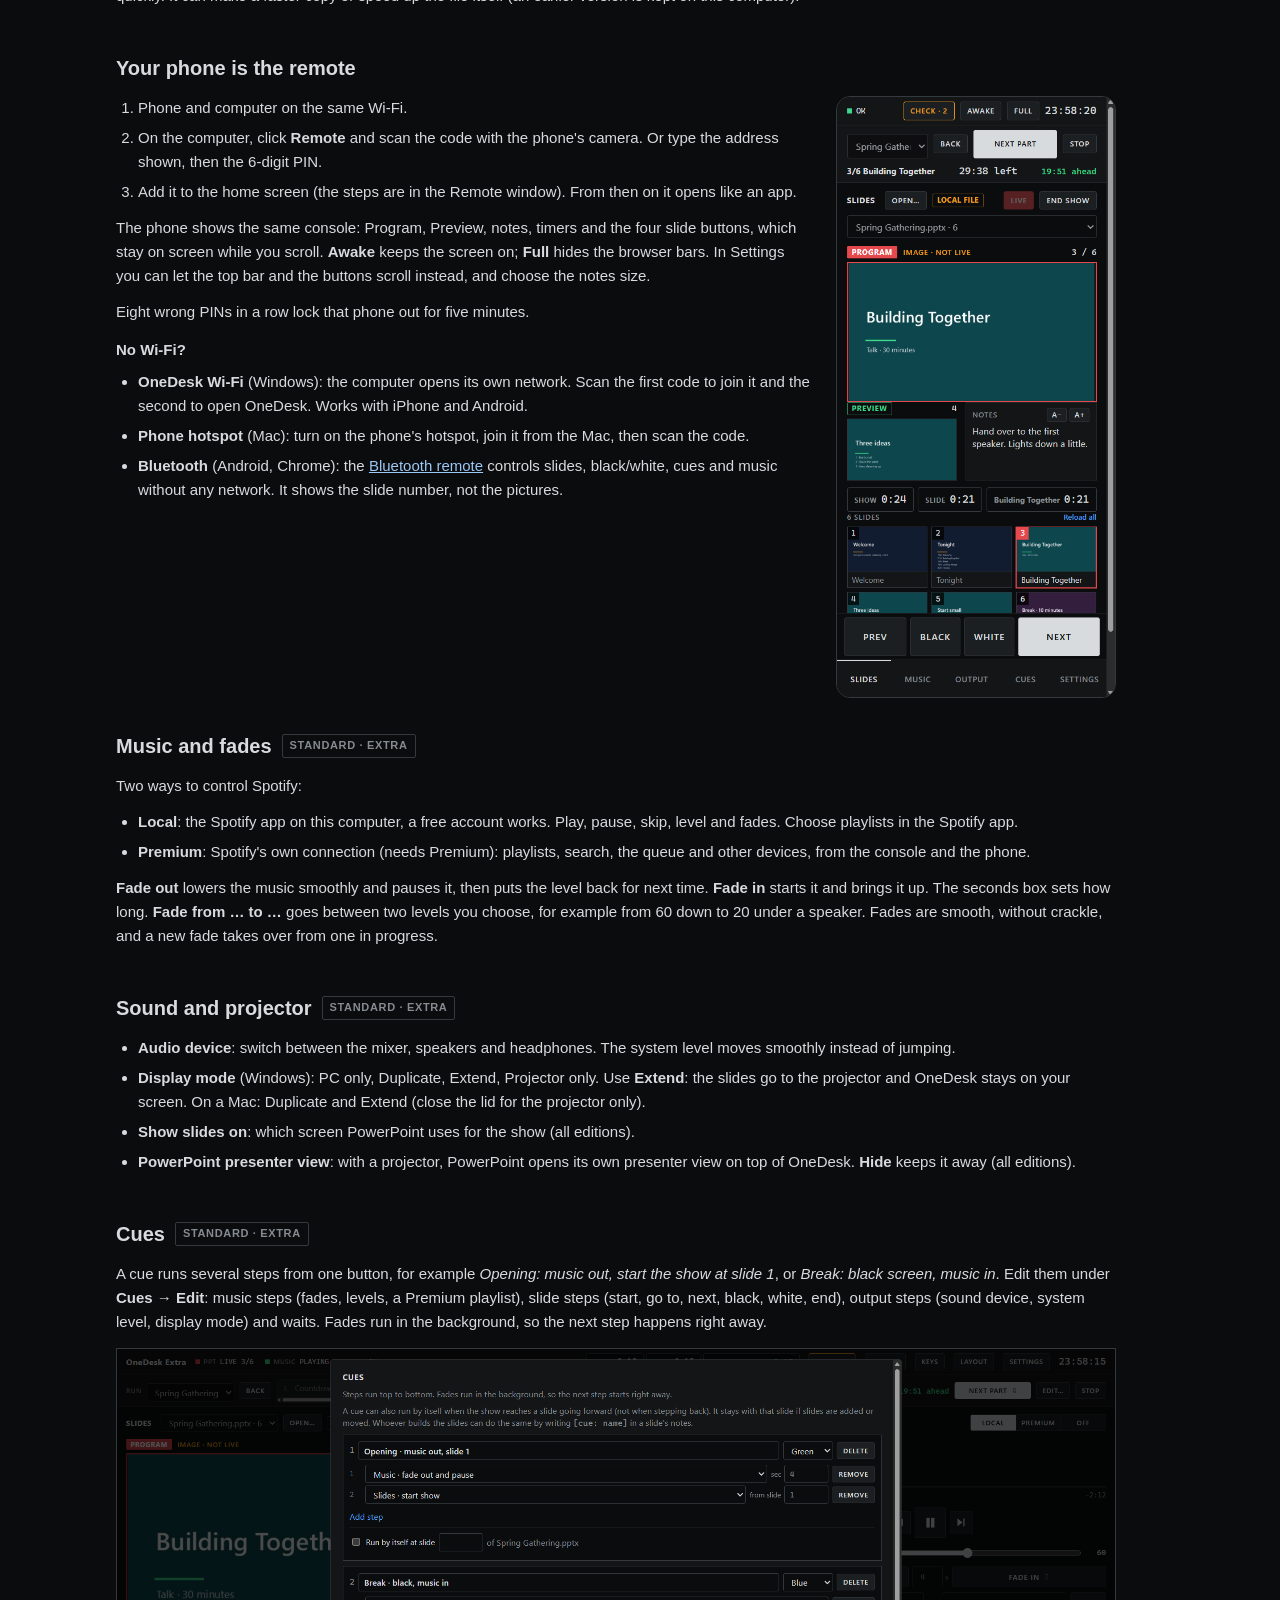
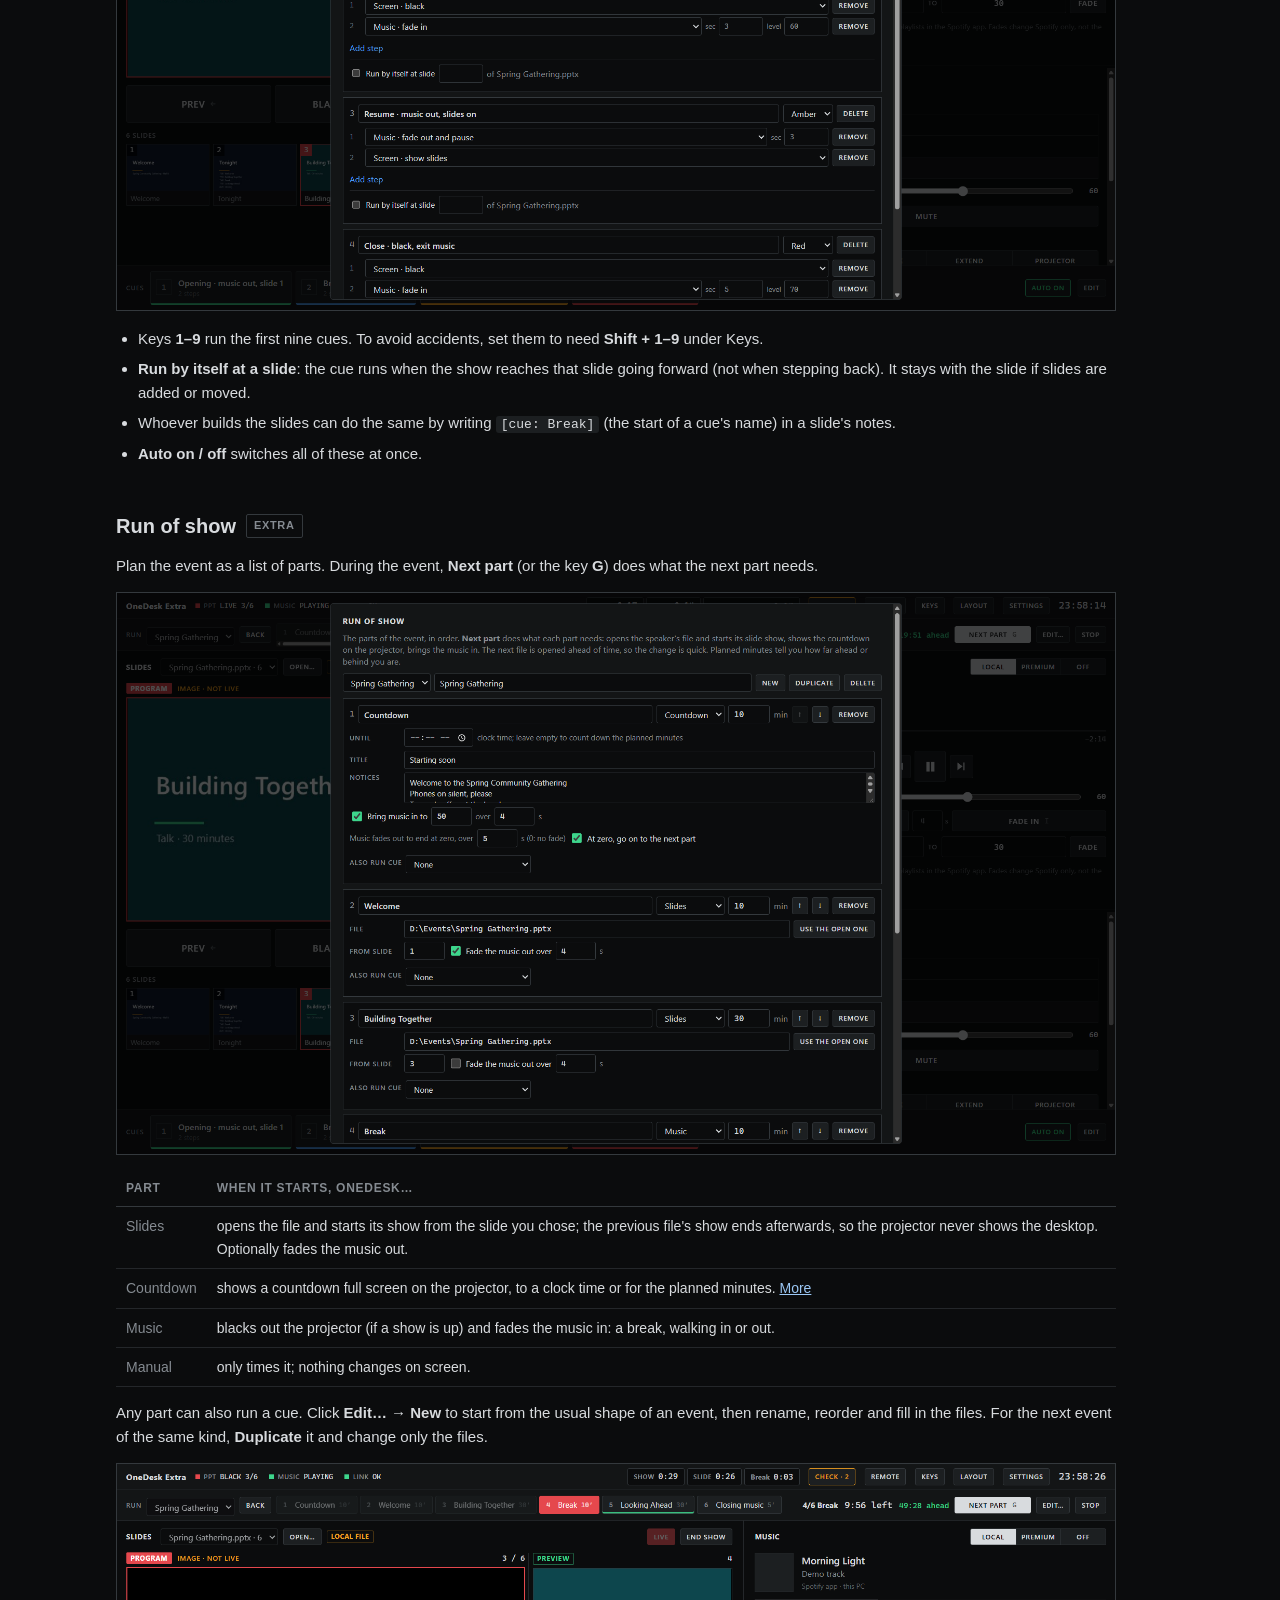
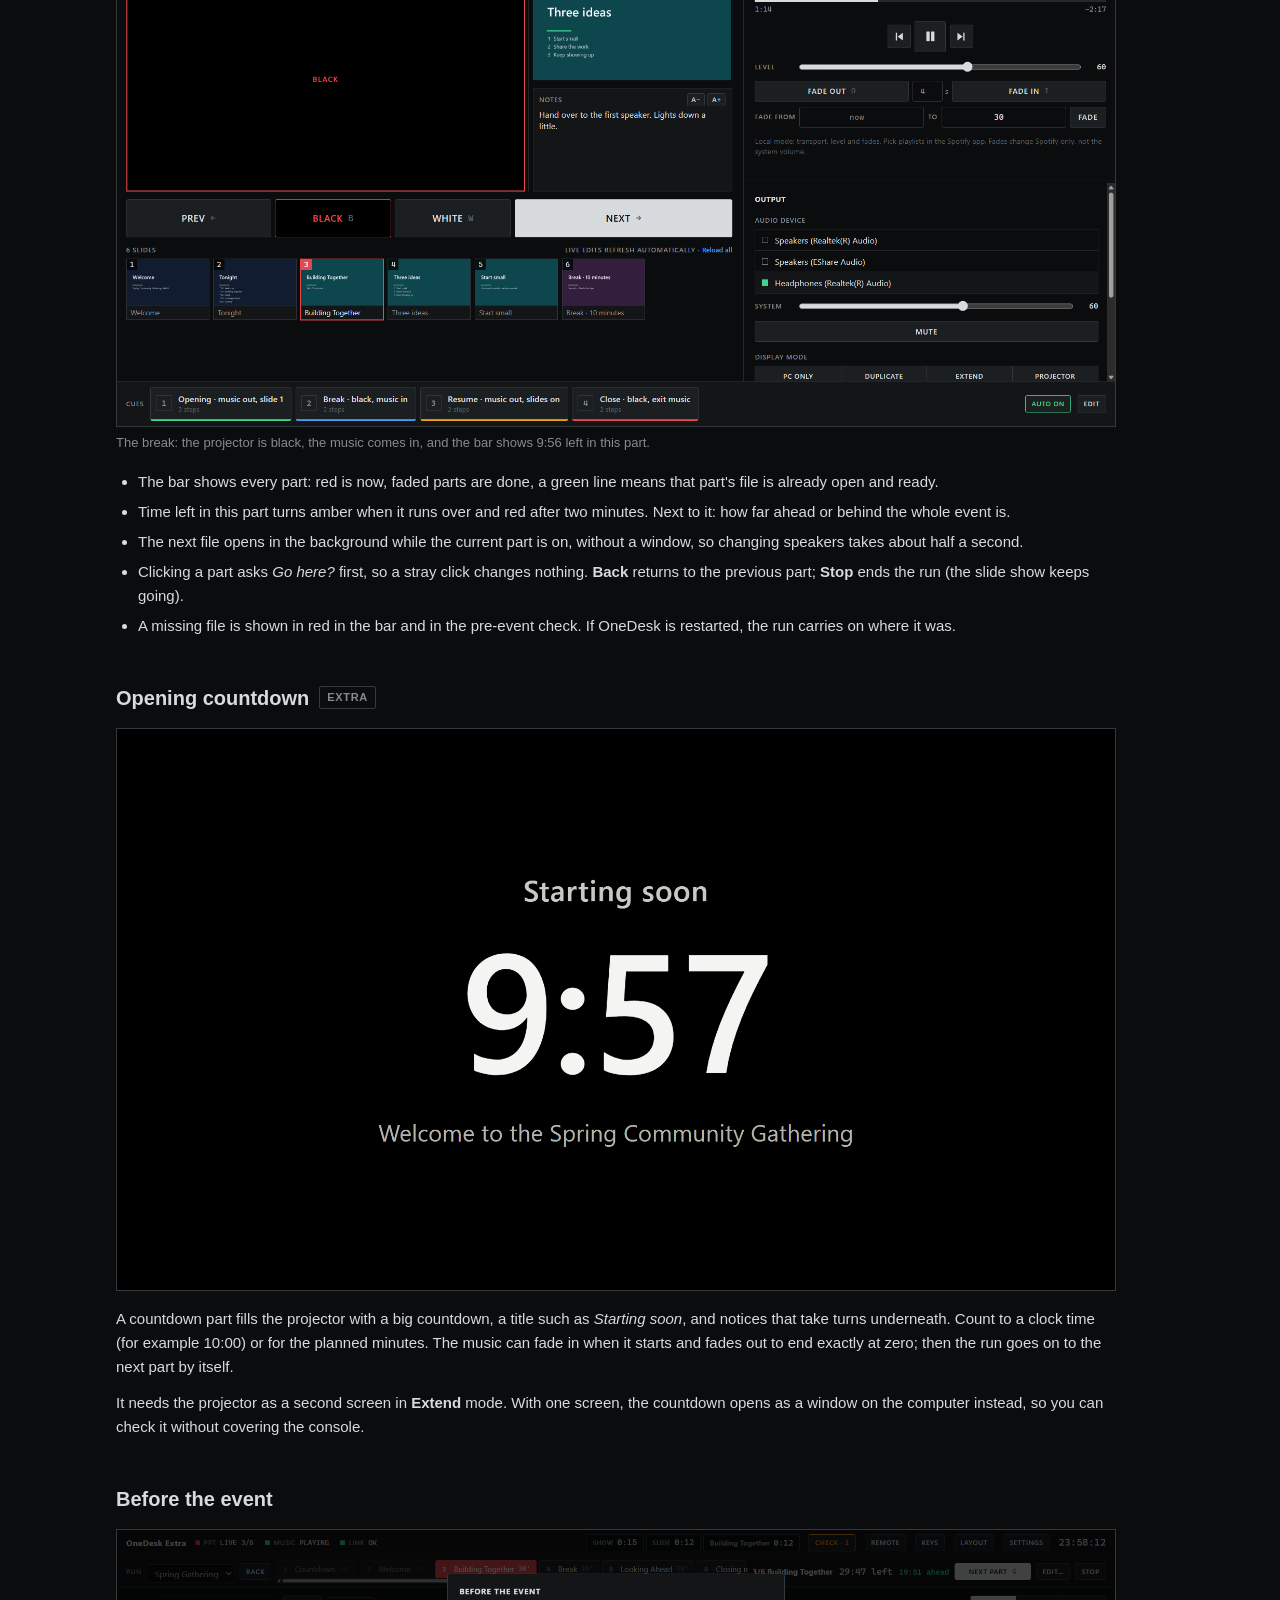
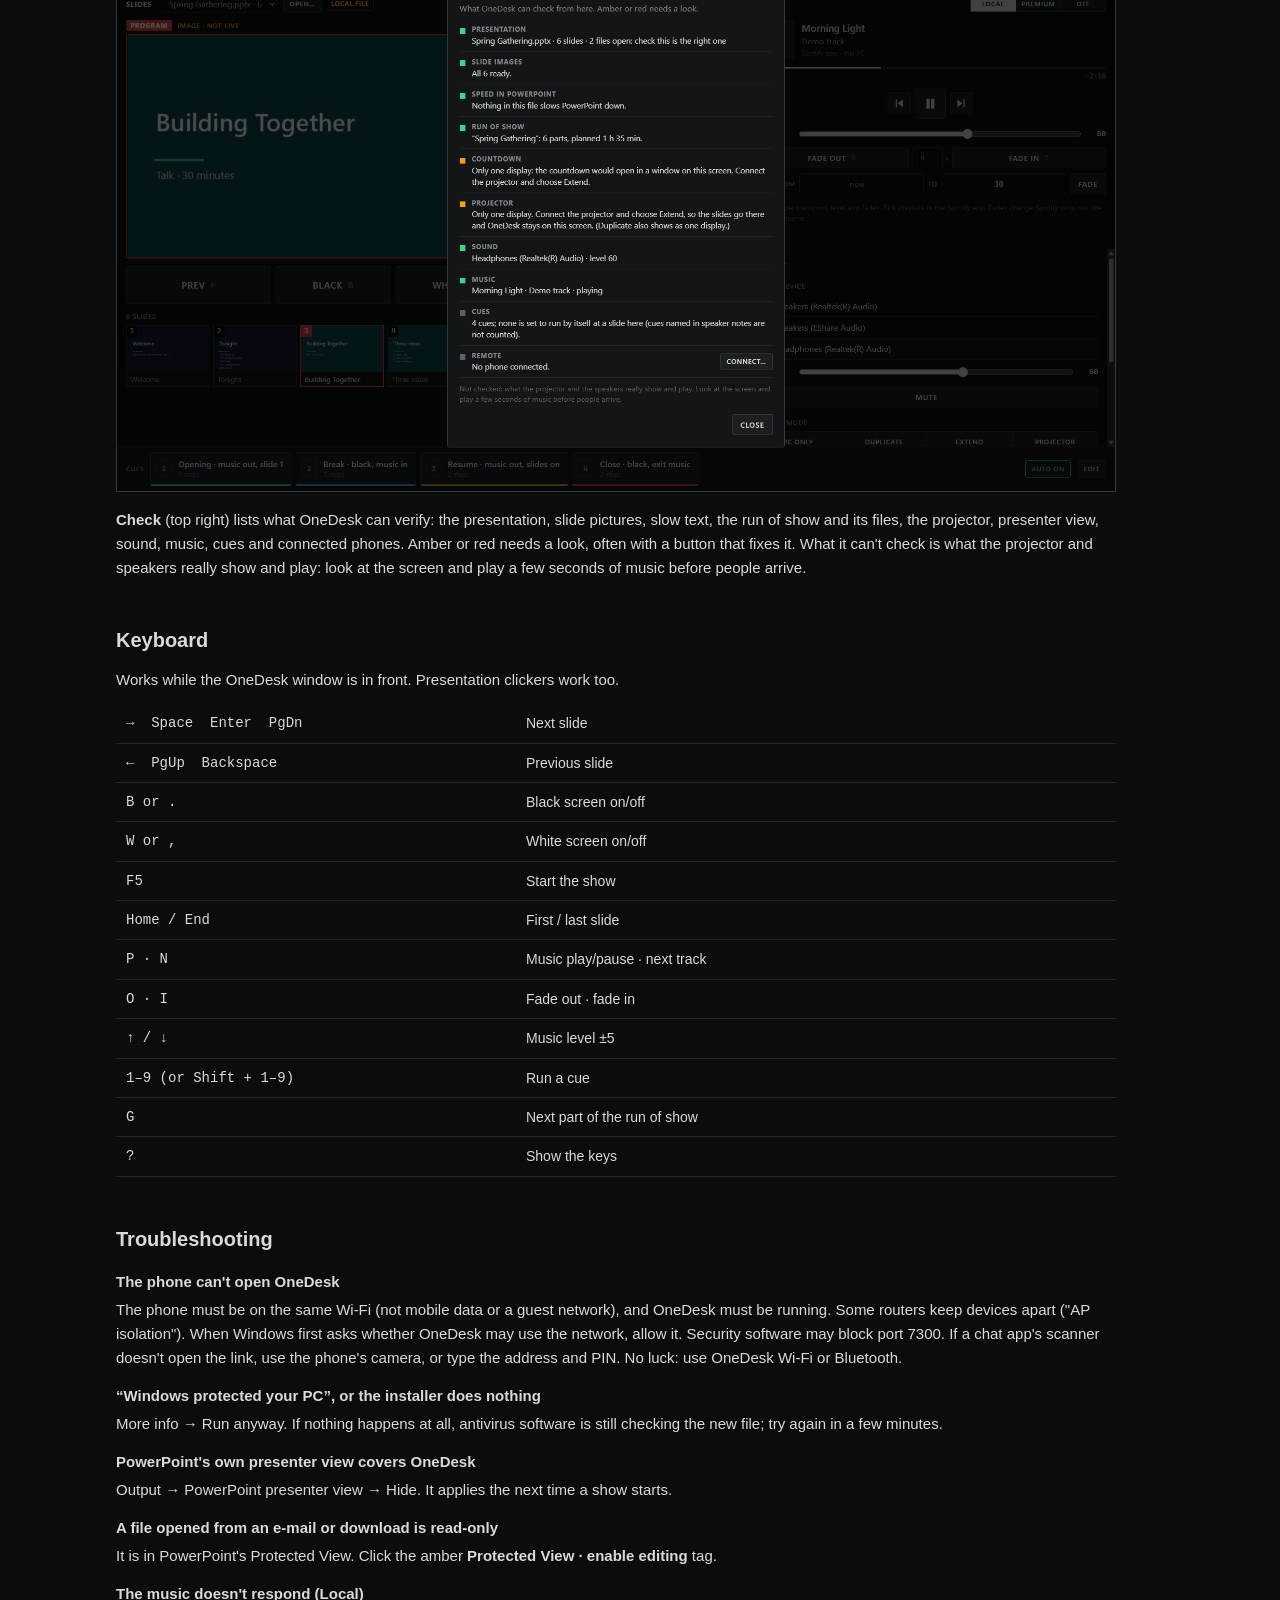
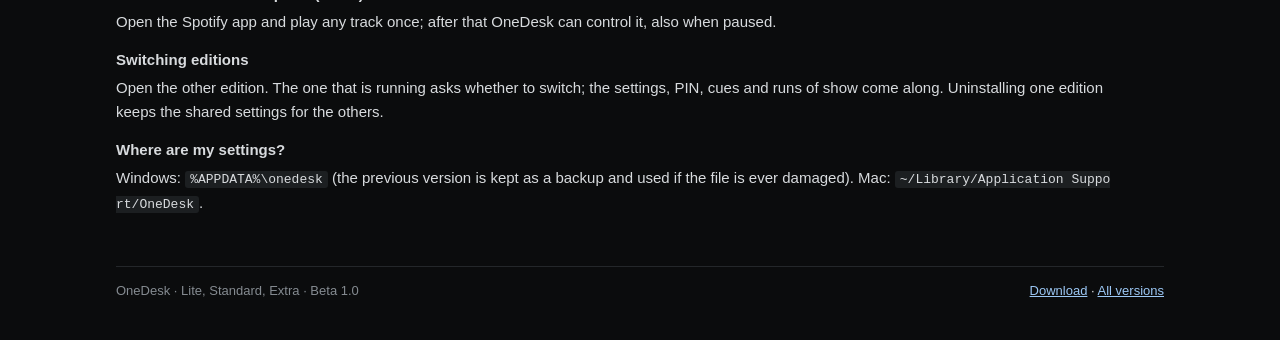
==== commit d8ca0860: "Language button (中文 / English) on the download page and the guide; Chinese guide; phone layout fixes" ====
--- a/guide/index.html
+++ b/guide/index.html
@@ -1,5 +1,5 @@
 <!doctype html>
-<html lang="en">
+<html lang="en" data-only="en" data-other="zh.html">
 <head>
   <meta charset="utf-8">
   <meta name="viewport" content="width=device-width, initial-scale=1, viewport-fit=cover">
@@ -9,6 +9,8 @@
   <link rel="icon" type="image/png" href="../icons/favicon.png">
   <link rel="apple-touch-icon" href="../icons/apple-touch-icon.png">
   <link rel="stylesheet" href="../site.css">
+  <link rel="alternate" hreflang="zh-Hans" href="zh.html">
+  <script src="../lang.js"></script>
 </head>
 <body class="guide">
   <header class="top">
@@ -17,7 +19,7 @@
       <h1>OneDesk guide</h1>
       <p class="dim">One person runs slides, music and the projector</p>
     </div>
-    <nav class="topnav"><a href="../">Download</a><a href="./" aria-current="page">Guide</a></nav>
+    <nav class="topnav"><a href="../">Download</a><a href="./" aria-current="page">Guide</a><button class="langbtn" type="button" data-lang-toggle>中文</button></nav>
   </header>
 
   <main>
--- a/site.css
+++ b/site.css
@@ -57,8 +57,17 @@
   .cards { grid-template-columns: 1fr; }
 }
 
+/* ---------- language: one at a time (lang.js sets the class on <html>) ---------- */
+html.lang-zh .en, html.lang-en .zh { display: none !important; }
+.langbtn {
+  font: 700 12px var(--sans); text-transform: none; letter-spacing: .02em; color: var(--text); cursor: pointer;
+  padding: 7px 12px; margin-left: 6px; background: var(--raise); border: 1px solid var(--line-hi); border-radius: 3px;
+}
+.langbtn:hover { background: var(--raise-hi); }
+
 /* ---------- top navigation (download page and guide) ---------- */
 .top { flex-wrap: wrap; }
+.top > div { flex: 1 1 220px; min-width: 0; } /* the title stays beside the icon on a phone */
 .topnav { margin-left: auto; display: flex; gap: 4px; }
 .topnav a {
   color: var(--dim); text-decoration: none; font-size: 12px; font-weight: 700; text-transform: uppercase; letter-spacing: .08em;
@@ -75,6 +84,7 @@
 .hero { display: grid; grid-template-columns: 1.4fr 1fr; gap: 22px; align-items: center; margin-bottom: 22px; }
 .hero video { width: 100%; aspect-ratio: 16 / 9; background: #000; border: 1px solid var(--line-hi); display: block; }
 .hero p { margin: 0 0 12px; }
+.hero p.small { font-size: 12.5px; margin: 6px 0 0; }
 .lead { font-size: 16.5px; }
 .toc { display: flex; flex-wrap: wrap; gap: 6px; padding: 12px 0 16px; border-bottom: 1px solid var(--line); margin-bottom: 8px; position: sticky; top: 0; background: var(--bg); z-index: 2; }
 .toc a { color: var(--text); text-decoration: none; font-size: 13px; padding: 4px 9px; border: 1px solid var(--line-hi); border-radius: 3px; background: var(--surface); }
@@ -112,6 +122,11 @@
 @media (max-width: 860px) {
   .hero, .cols, .cols.media-right { grid-template-columns: 1fr; }
   .legend { columns: 1; }
+  /* contents: one row that scrolls sideways, so it doesn't cover the page */
+  .toc { flex-wrap: nowrap; overflow-x: auto; scrollbar-width: none; padding: 10px 0; }
+  .toc::-webkit-scrollbar { display: none; }
+  .toc a { flex: none; }
+  .guide section { scroll-margin-top: 58px; }
   .guide figure.phone { max-width: 300px; }
   .pin { min-width: 20px; height: 20px; font-size: 11px; box-shadow: 0 0 0 2px rgba(11, 12, 13, .85); }
 }
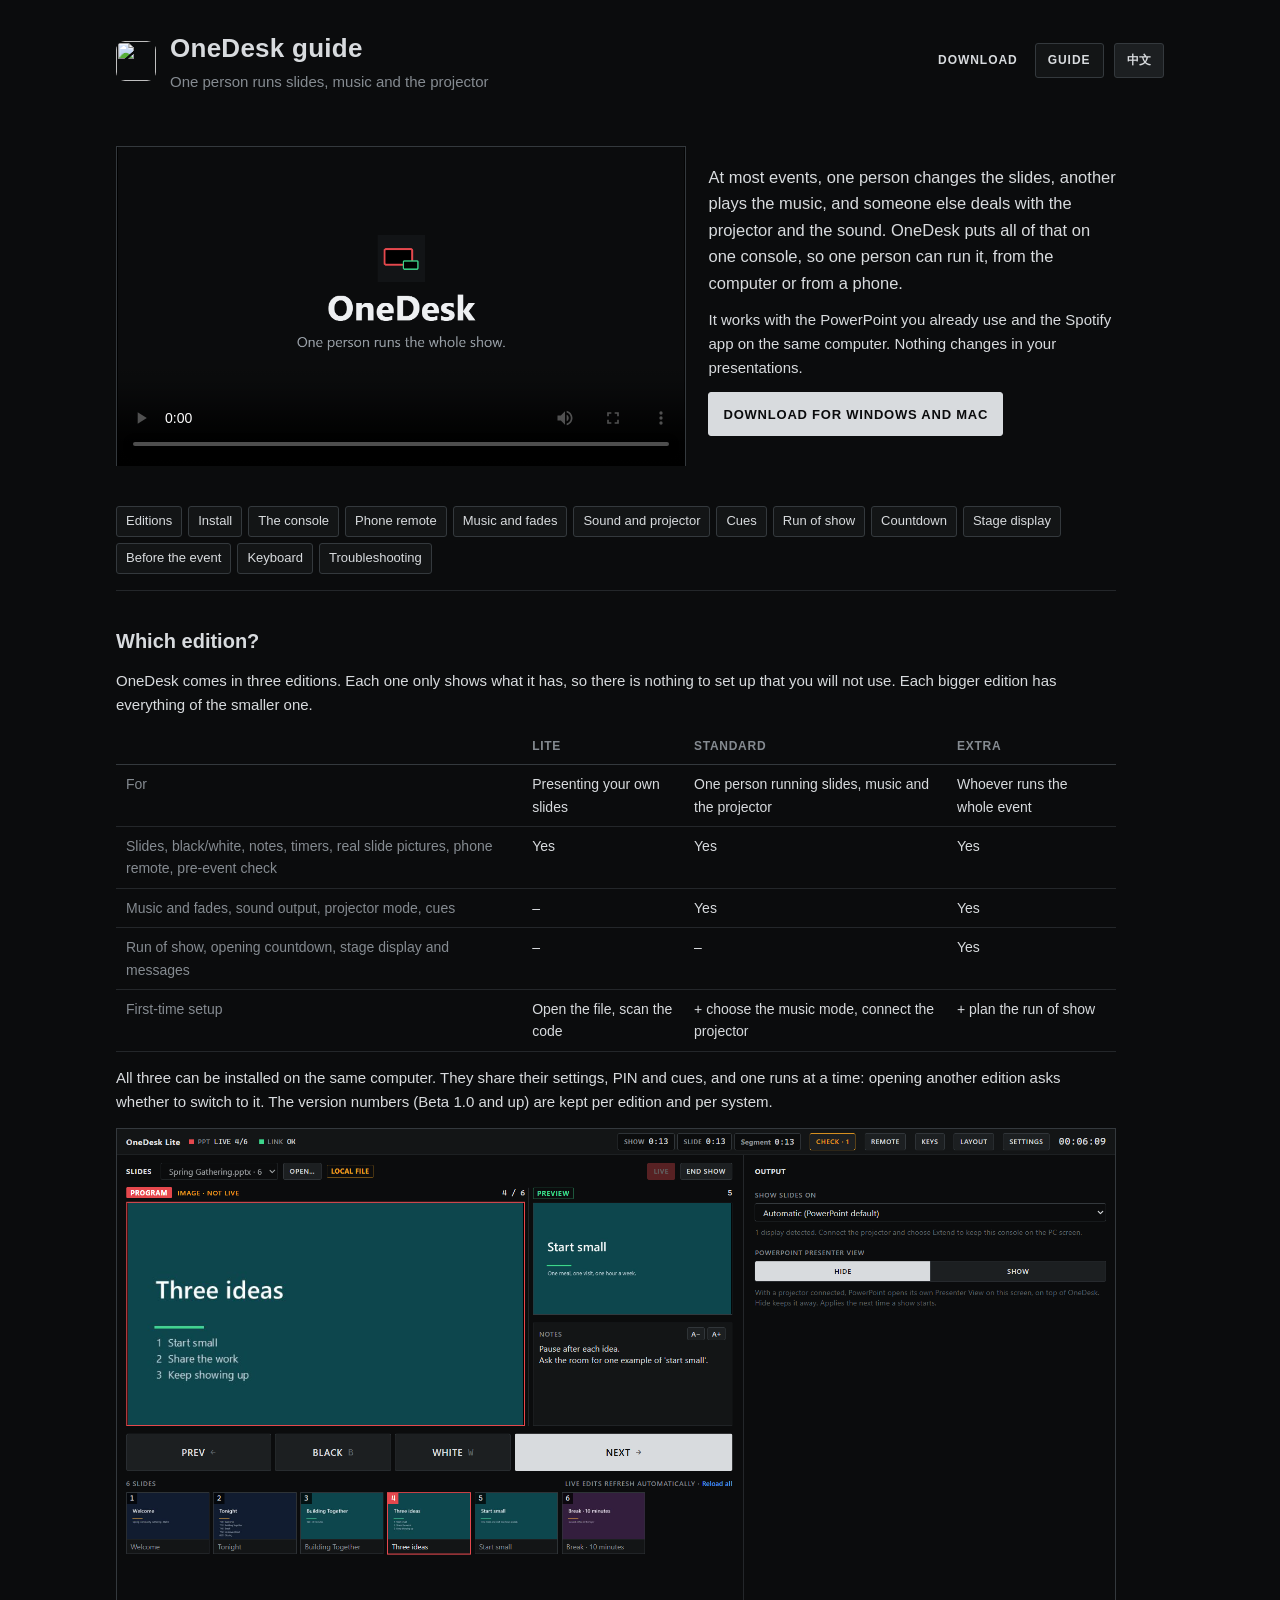
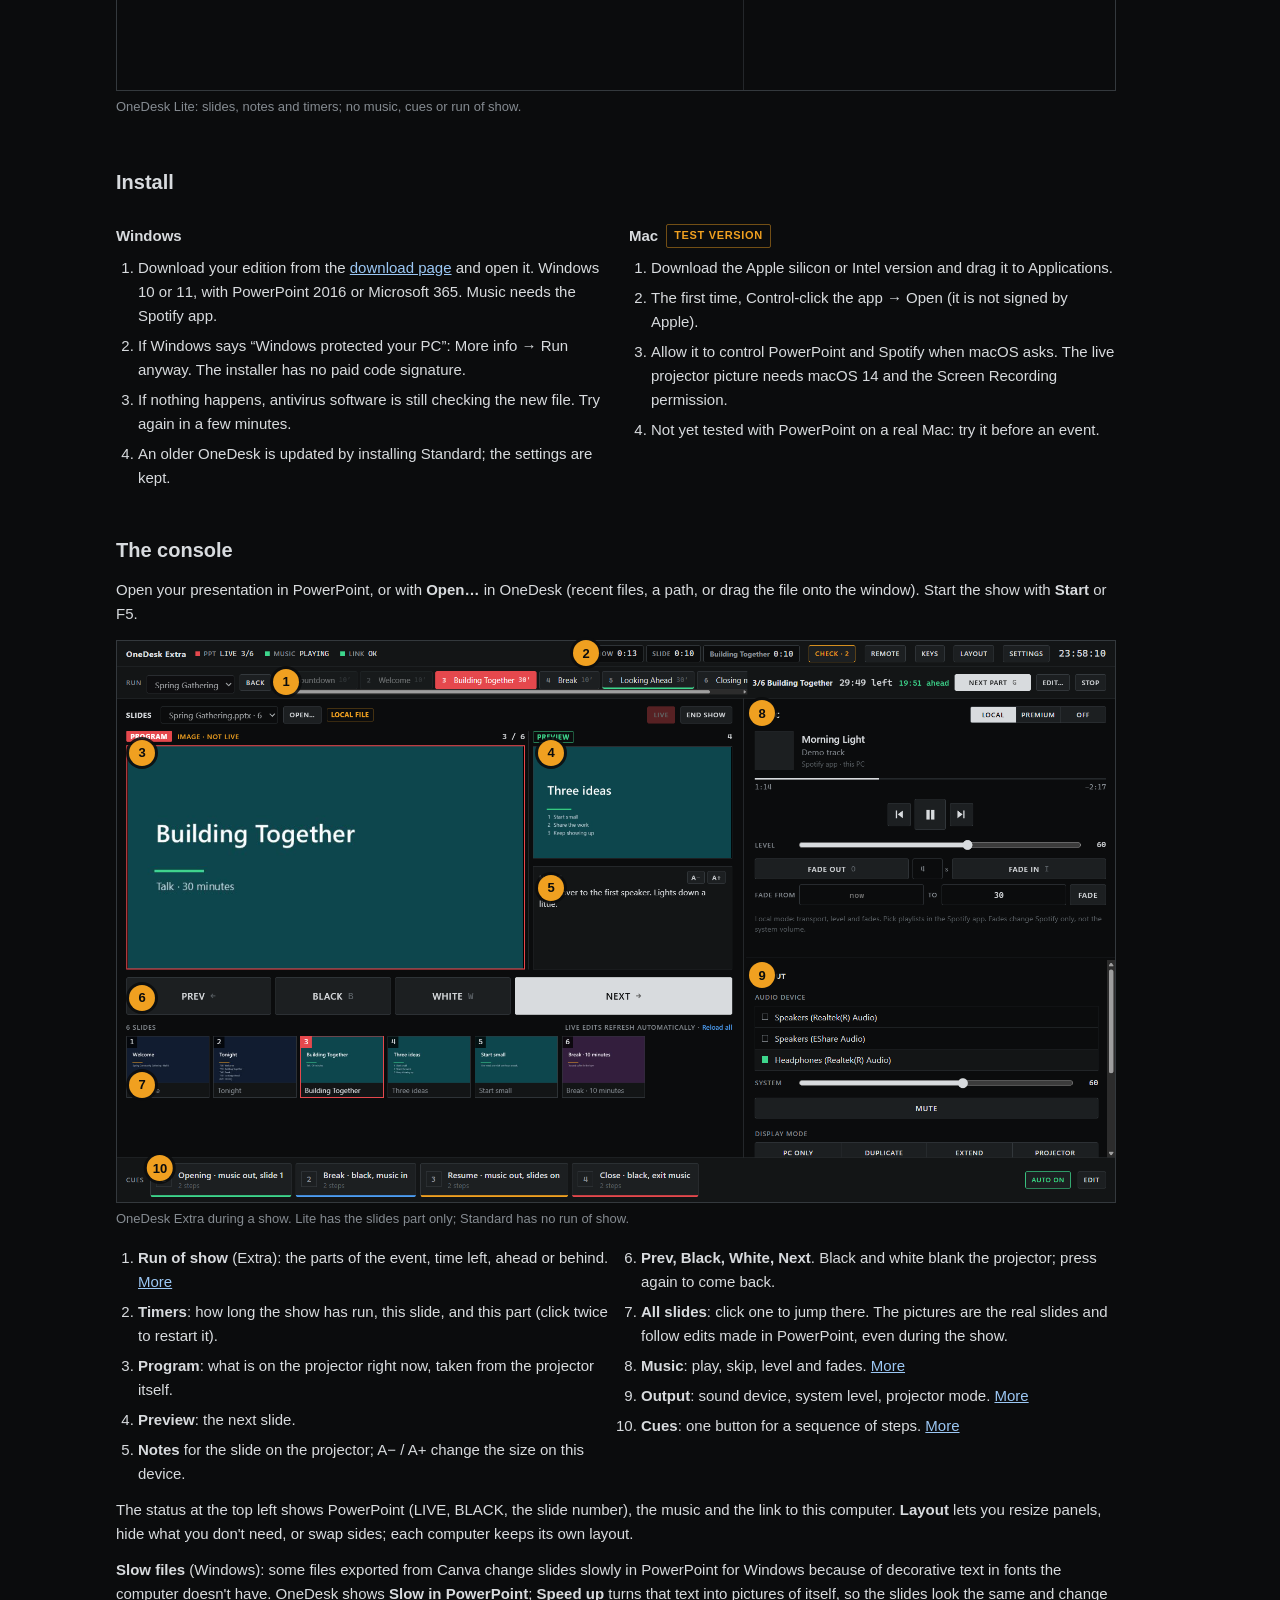
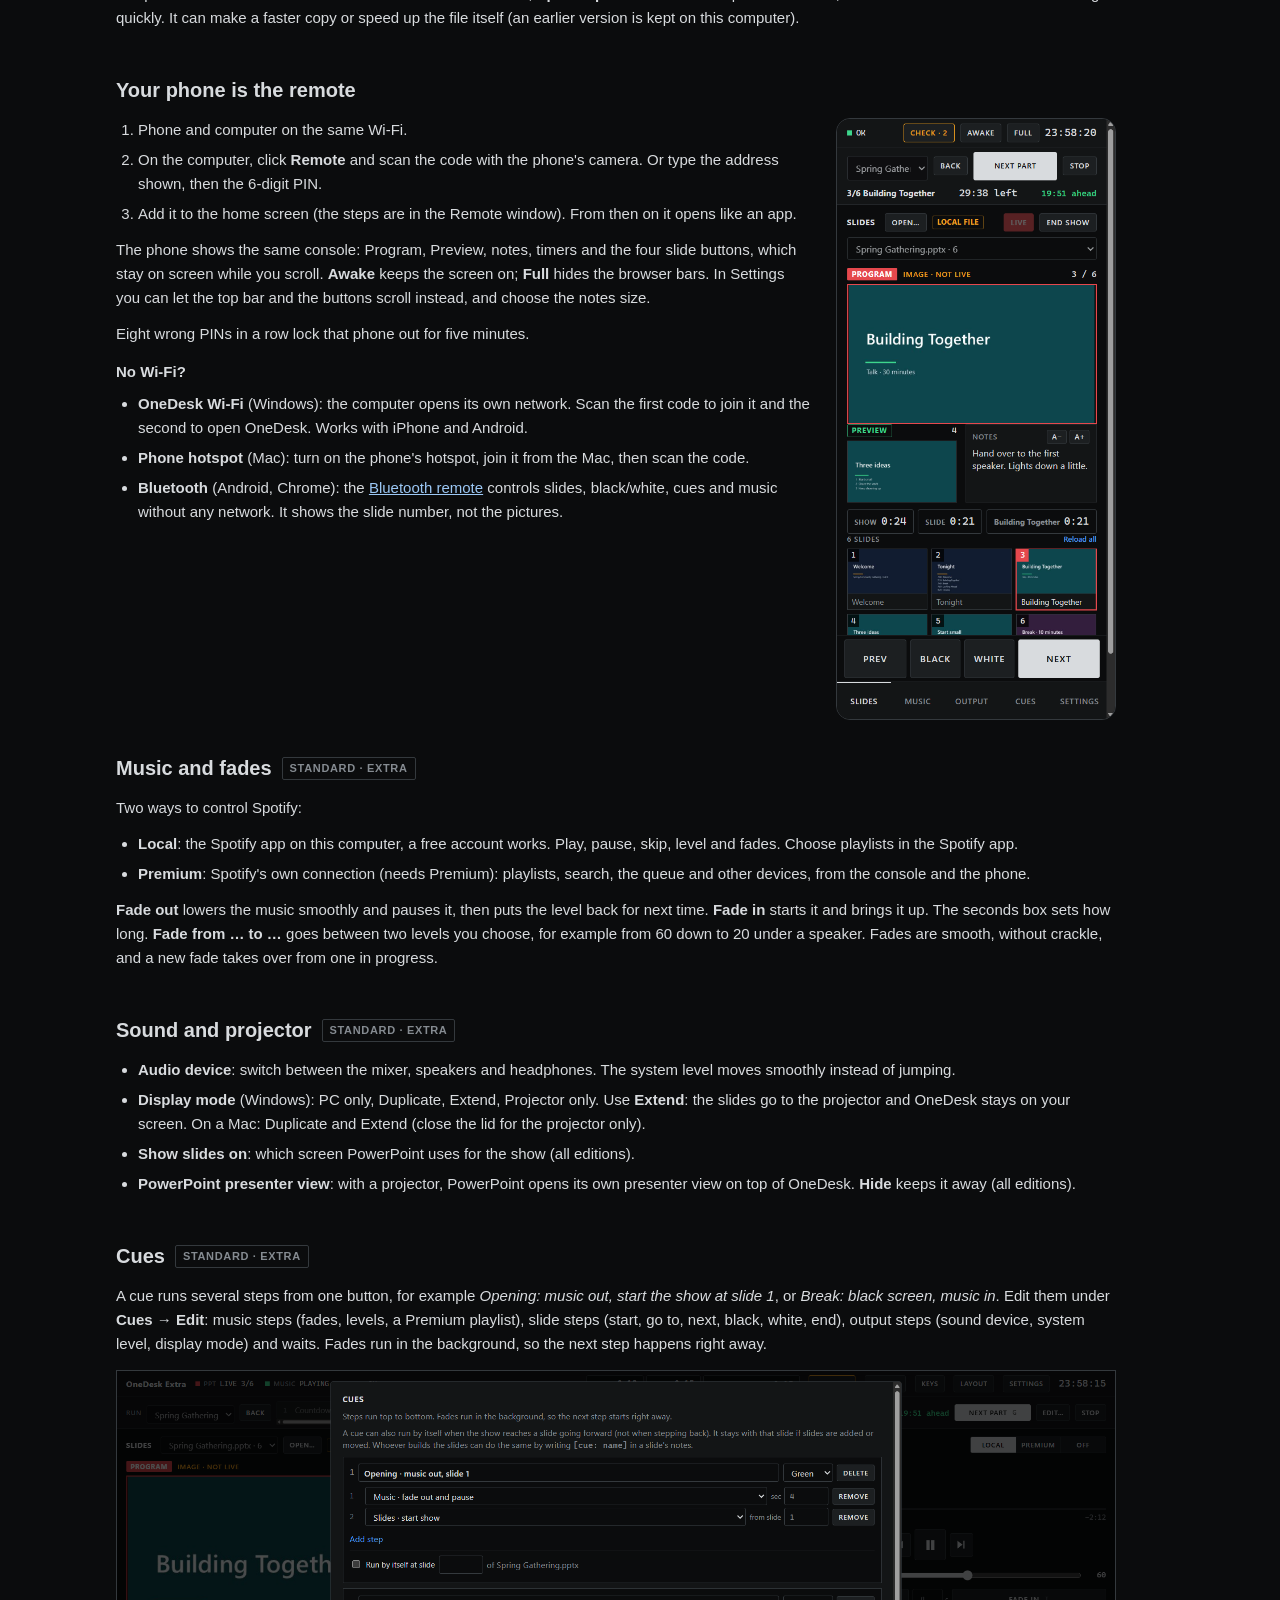
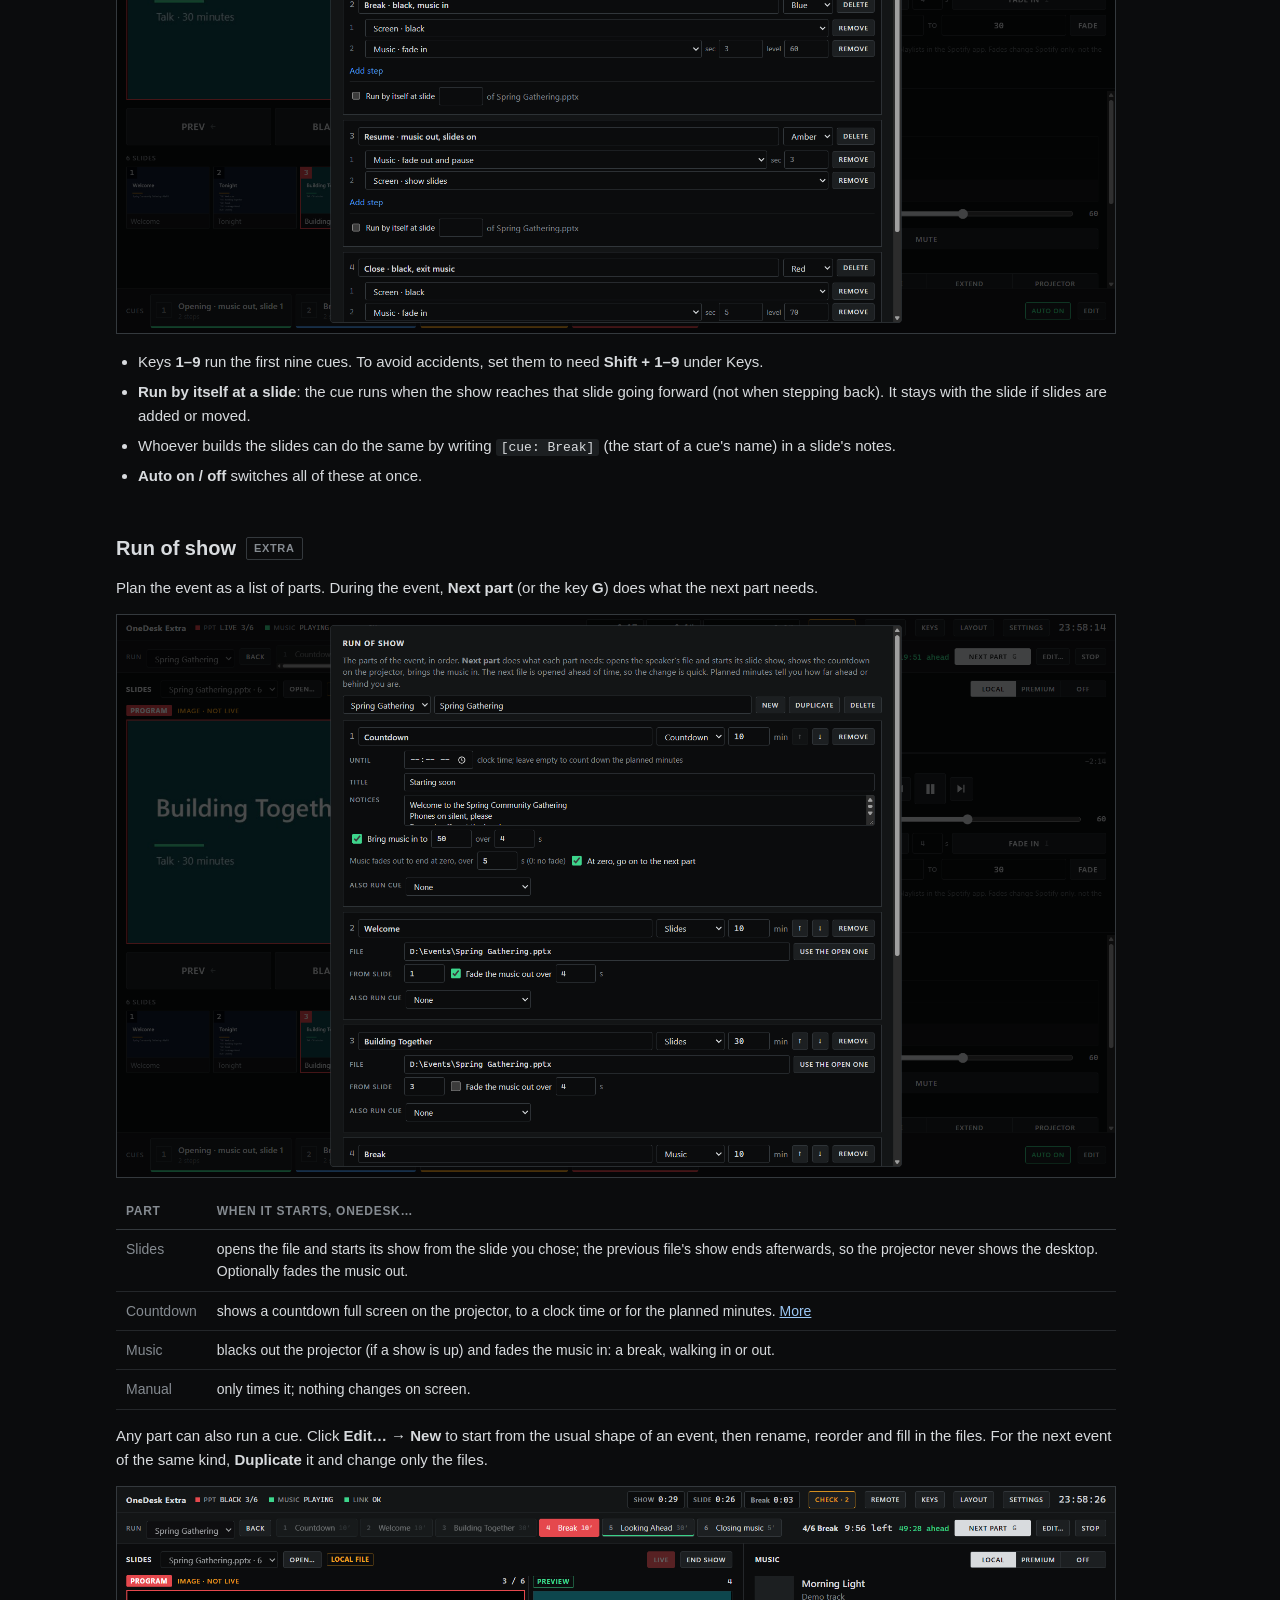
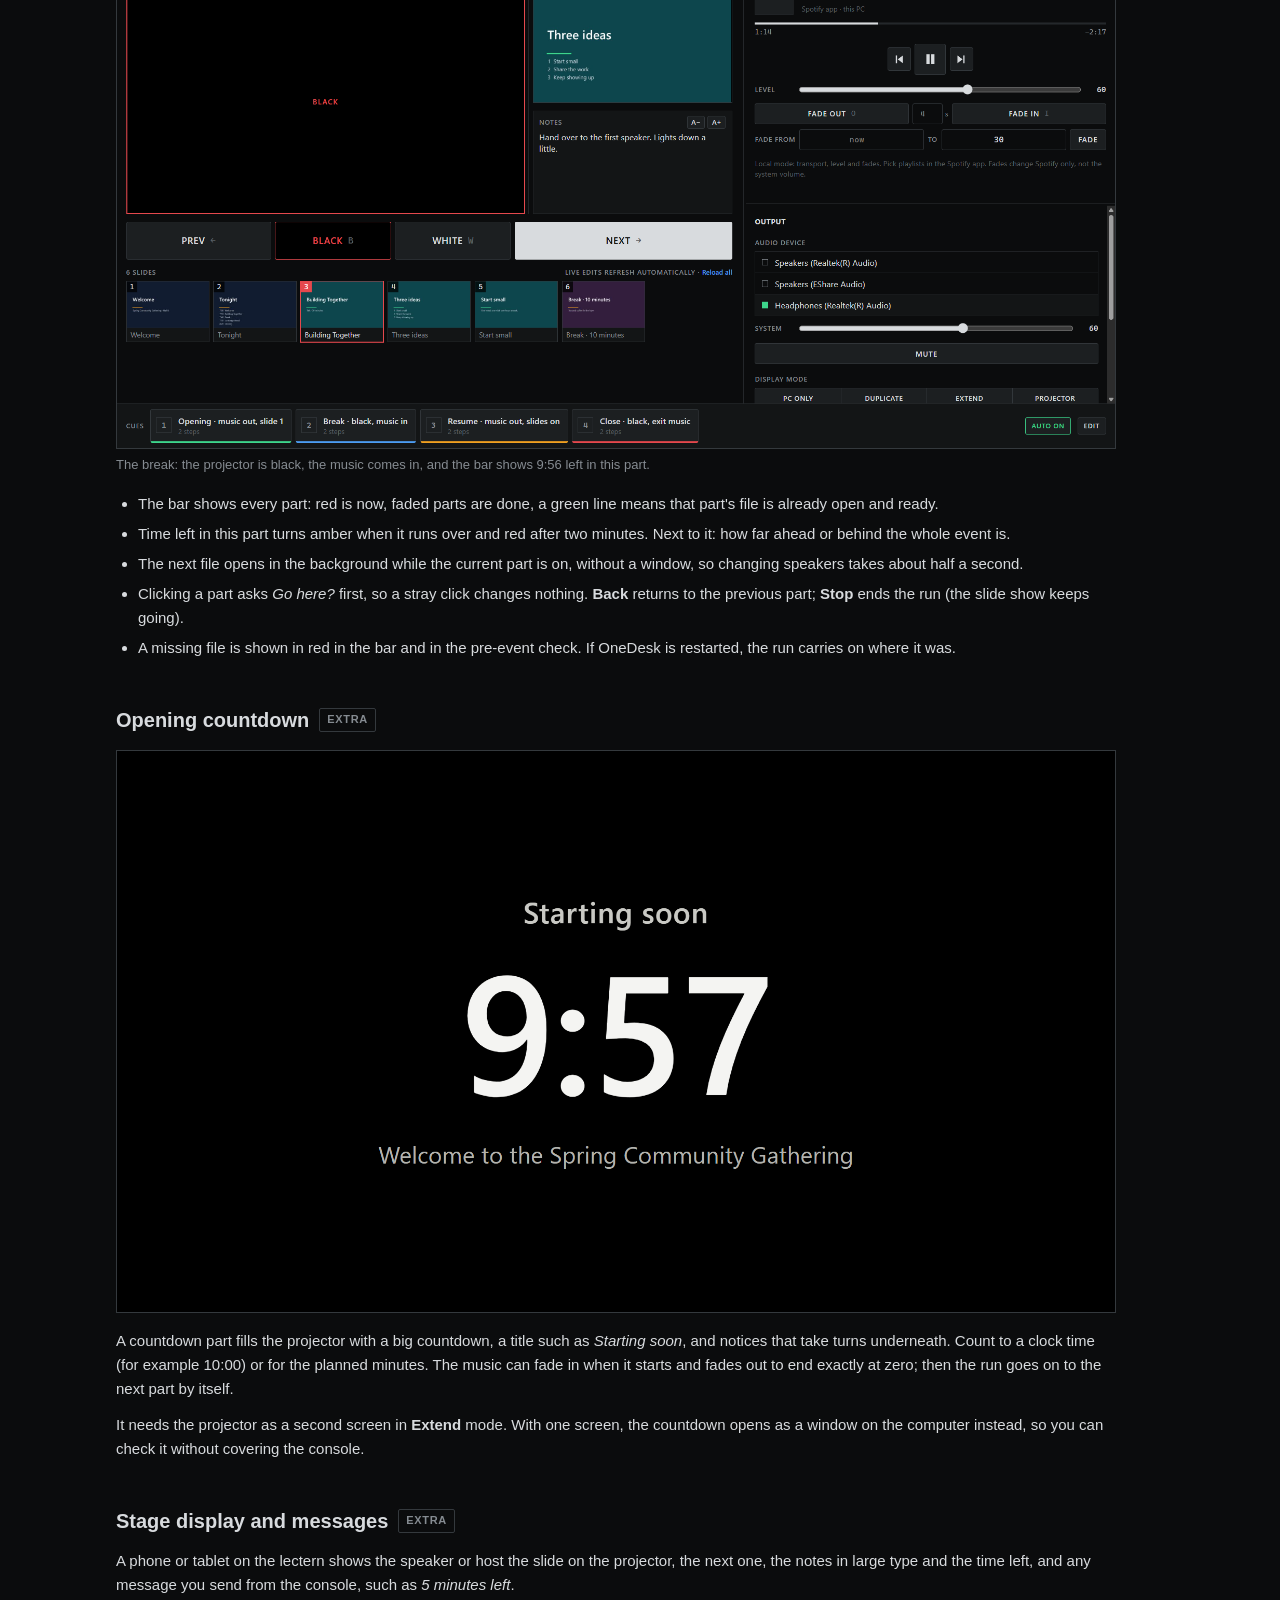
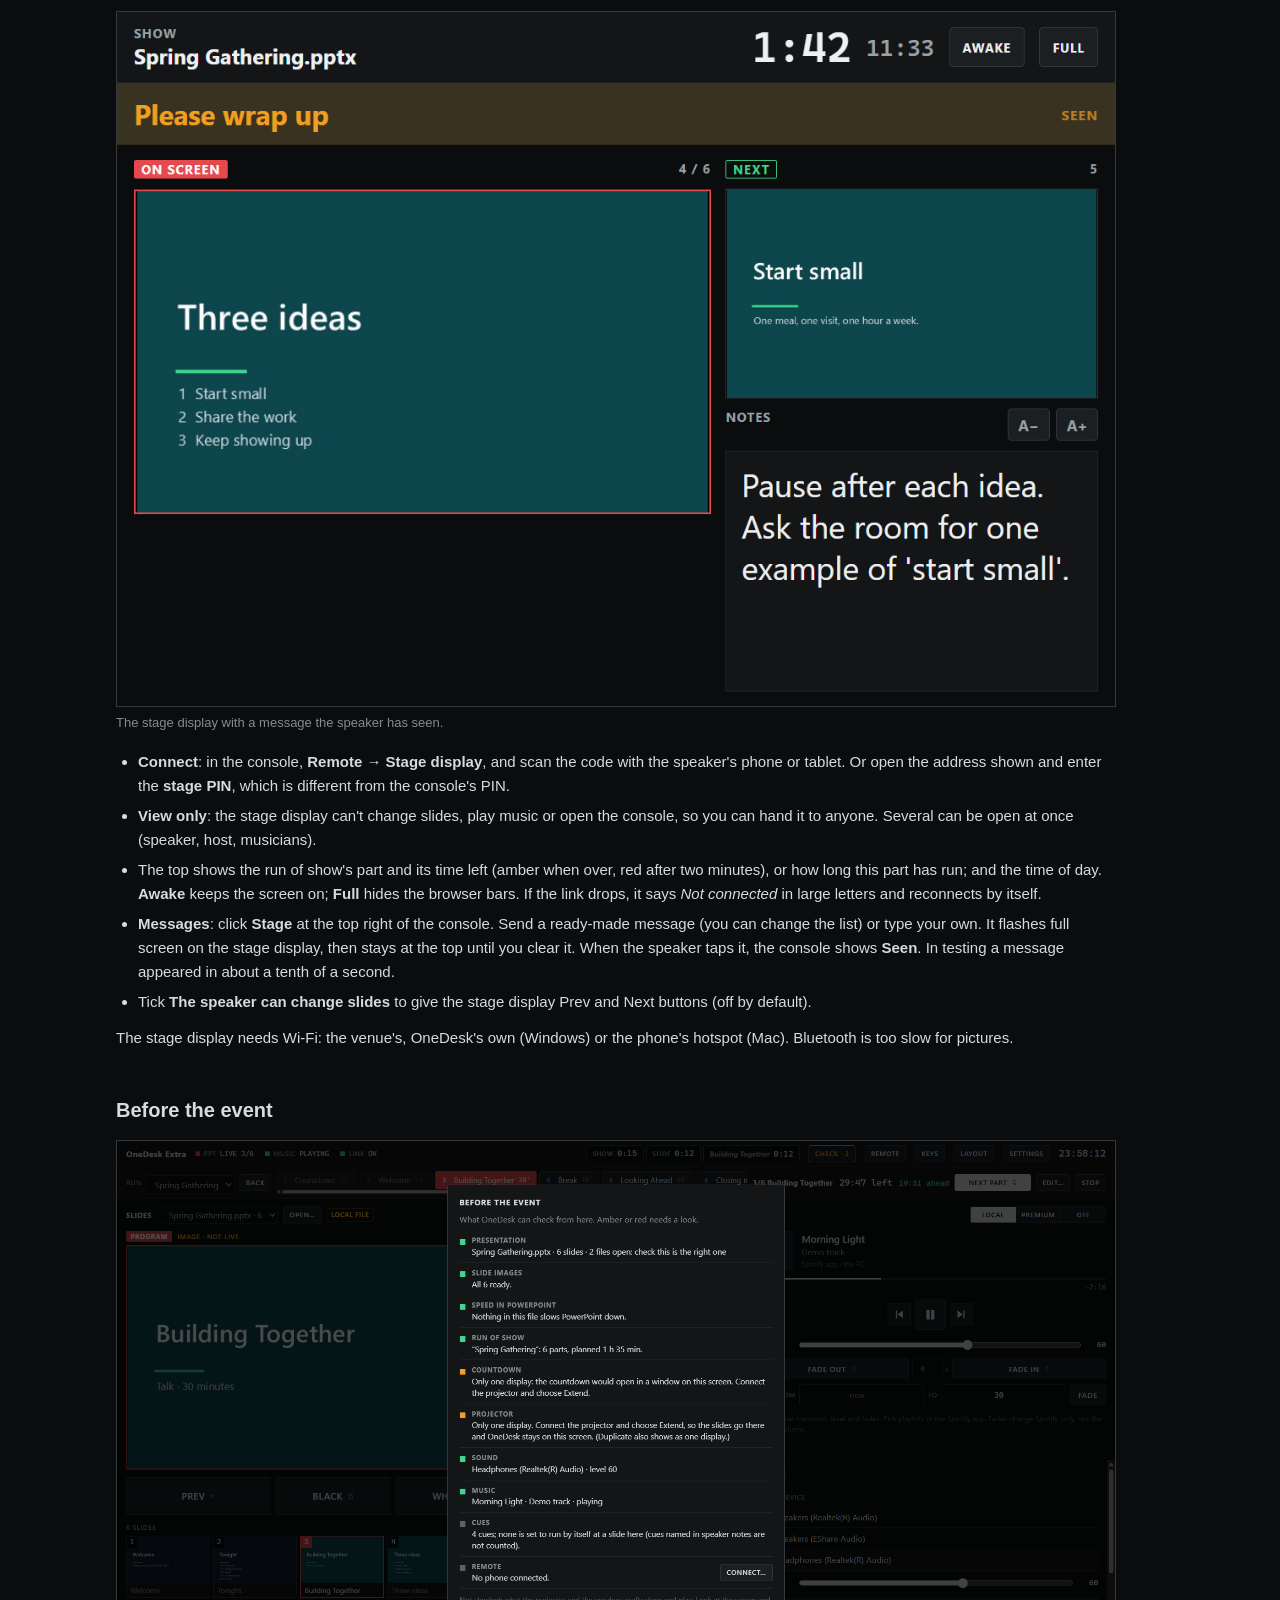
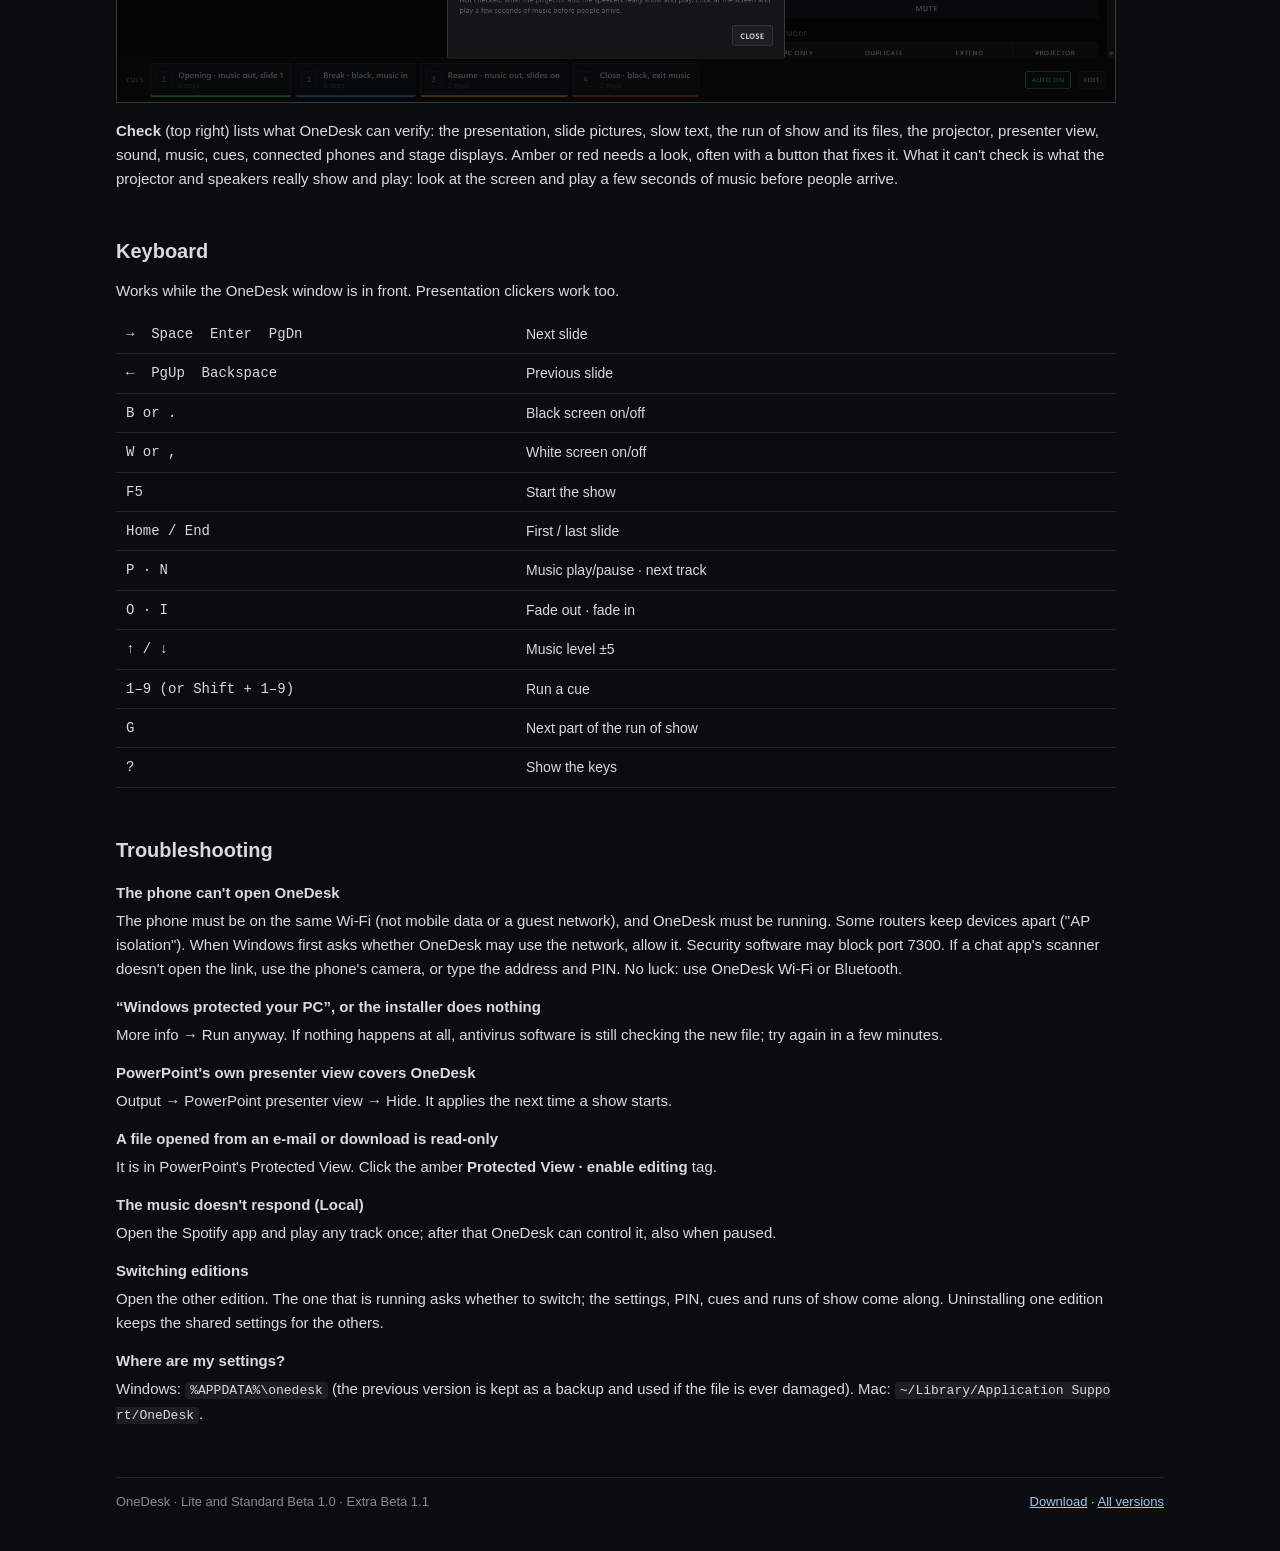
==== commit b4877df8: "Extra Beta 1.1: stage display on the download page and in both guides Co-Authored-By: Claude Opus 5." ====
--- a/guide/index.html
+++ b/guide/index.html
@@ -44,6 +44,7 @@
       <a href="#cues">Cues</a>
       <a href="#run">Run of show</a>
       <a href="#countdown">Countdown</a>
+      <a href="#stage">Stage display</a>
       <a href="#check">Before the event</a>
       <a href="#keys">Keyboard</a>
       <a href="#help">Troubleshooting</a>
@@ -59,7 +60,7 @@
             <tr><td>For</td><td>Presenting your own slides</td><td>One person running slides, music and the projector</td><td>Whoever runs the whole event</td></tr>
             <tr><td>Slides, black/white, notes, timers, real slide pictures, phone remote, pre-event check</td><td>Yes</td><td>Yes</td><td>Yes</td></tr>
             <tr><td>Music and fades, sound output, projector mode, cues</td><td>–</td><td>Yes</td><td>Yes</td></tr>
-            <tr><td>Run of show, opening countdown</td><td>–</td><td>–</td><td>Yes</td></tr>
+            <tr><td>Run of show, opening countdown, stage display and messages</td><td>–</td><td>–</td><td>Yes</td></tr>
             <tr><td>First-time setup</td><td>Open the file, scan the code</td><td>+ choose the music mode, connect the projector</td><td>+ plan the run of show</td></tr>
           </tbody>
         </table>
@@ -214,10 +215,24 @@
       <p>It needs the projector as a second screen in <b>Extend</b> mode. With one screen, the countdown opens as a window on the computer instead, so you can check it without covering the console.</p>
     </section>
 
+    <section id="stage">
+      <h2>Stage display and messages <span class="tag">Extra</span></h2>
+      <p>A phone or tablet on the lectern shows the speaker or host the slide on the projector, the next one, the notes in large type and the time left, and any message you send from the console, such as <i>5 minutes left</i>.</p>
+      <figure><img src="img/stage.png" alt="The stage display on a tablet: the message Please wrap up, the slide on screen, the next slide and the notes" loading="lazy"><figcaption>The stage display with a message the speaker has seen.</figcaption></figure>
+      <ul>
+        <li><b>Connect</b>: in the console, <b>Remote → Stage display</b>, and scan the code with the speaker's phone or tablet. Or open the address shown and enter the <b>stage PIN</b>, which is different from the console's PIN.</li>
+        <li><b>View only</b>: the stage display can't change slides, play music or open the console, so you can hand it to anyone. Several can be open at once (speaker, host, musicians).</li>
+        <li>The top shows the run of show's part and its time left (amber when over, red after two minutes), or how long this part has run; and the time of day. <b>Awake</b> keeps the screen on; <b>Full</b> hides the browser bars. If the link drops, it says <i>Not connected</i> in large letters and reconnects by itself.</li>
+        <li><b>Messages</b>: click <b>Stage</b> at the top right of the console. Send a ready-made message (you can change the list) or type your own. It flashes full screen on the stage display, then stays at the top until you clear it. When the speaker taps it, the console shows <b>Seen</b>. In testing a message appeared in about a tenth of a second.</li>
+        <li>Tick <b>The speaker can change slides</b> to give the stage display Prev and Next buttons (off by default).</li>
+      </ul>
+      <p>The stage display needs Wi-Fi: the venue's, OneDesk's own (Windows) or the phone's hotspot (Mac). Bluetooth is too slow for pictures.</p>
+    </section>
+
     <section id="check">
       <h2>Before the event</h2>
       <figure><img src="img/check.png" alt="The pre-event check" loading="lazy"></figure>
-      <p><b>Check</b> (top right) lists what OneDesk can verify: the presentation, slide pictures, slow text, the run of show and its files, the projector, presenter view, sound, music, cues and connected phones. Amber or red needs a look, often with a button that fixes it. What it can't check is what the projector and speakers really show and play: look at the screen and play a few seconds of music before people arrive.</p>
+      <p><b>Check</b> (top right) lists what OneDesk can verify: the presentation, slide pictures, slow text, the run of show and its files, the projector, presenter view, sound, music, cues, connected phones and stage displays. Amber or red needs a look, often with a button that fixes it. What it can't check is what the projector and speakers really show and play: look at the screen and play a few seconds of music before people arrive.</p>
     </section>
 
     <section id="keys">
@@ -265,7 +280,7 @@
   </main>
 
   <footer>
-    <span class="dim">OneDesk · Lite, Standard, Extra · Beta 1.0</span>
+    <span class="dim">OneDesk · Lite and Standard Beta 1.0 · Extra Beta 1.1</span>
     <span><a href="../">Download</a> · <a href="https://github.com/ngxu/onedesk/releases">All versions</a></span>
   </footer>
 </body>
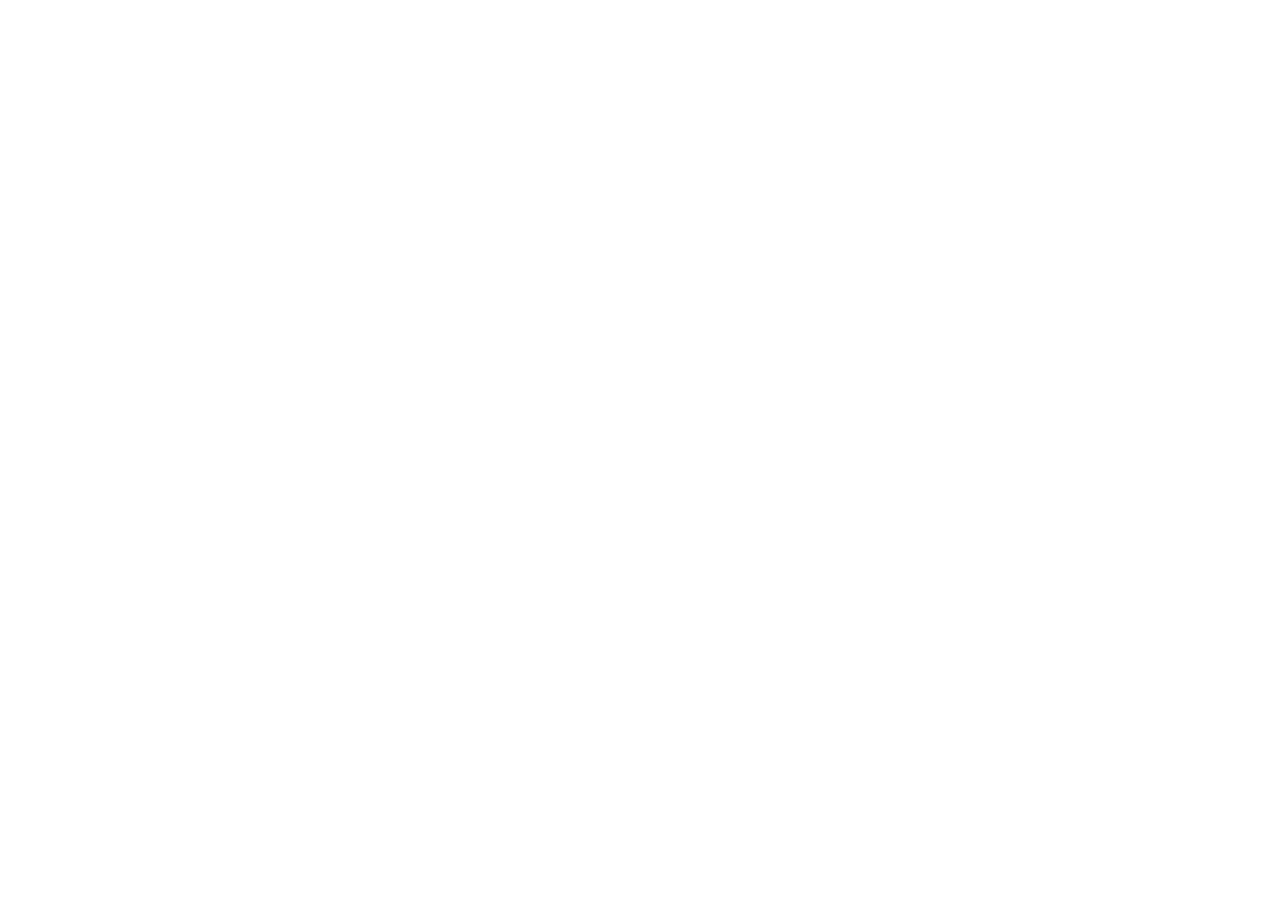
==== commit 282a8cf4: "OneDesk is now Stagio: pages forward to ngxu.github.io/stagio (remote/ stays for OneDesk installs) C" ====
--- a/guide/index.html
+++ b/guide/index.html
@@ -1,287 +1,25 @@
 <!doctype html>
-<html lang="en" data-only="en" data-other="zh.html">
+<html lang="en">
 <head>
   <meta charset="utf-8">
-  <meta name="viewport" content="width=device-width, initial-scale=1, viewport-fit=cover">
-  <meta name="theme-color" content="#0b0c0d">
-  <title>OneDesk · Guide</title>
-  <meta name="description" content="How to use OneDesk: one person runs PowerPoint, music and the projector from one console, with a phone as the remote. Editions, the console, phone remote, music fades, cues, run of show and the opening countdown.">
+  <meta name="viewport" content="width=device-width, initial-scale=1">
+  <title>OneDesk is now Stagio</title>
+  <link rel="canonical" href="https://ngxu.github.io/stagio/guide/">
+  <meta http-equiv="refresh" content="0; url=https://ngxu.github.io/stagio/guide/">
   <link rel="icon" type="image/png" href="../icons/favicon.png">
-  <link rel="apple-touch-icon" href="../icons/apple-touch-icon.png">
-  <link rel="stylesheet" href="../site.css">
-  <link rel="alternate" hreflang="zh-Hans" href="zh.html">
-  <script src="../lang.js"></script>
+  <style>
+    body { margin: 0; min-height: 100vh; display: grid; place-items: center; background: #0b0c0d; color: #e8eaed;
+      font: 16px/1.5 "Segoe UI", system-ui, -apple-system, sans-serif; padding: 0 16px; }
+    a { color: #f5a524; }
+    p { margin: .4em 0; }
+  </style>
+  <script>location.replace("https://ngxu.github.io/stagio/guide/" + location.hash);</script>
 </head>
-<body class="guide">
-  <header class="top">
-    <img src="../icons/icon-192.png" alt="" width="40" height="40">
-    <div>
-      <h1>OneDesk guide</h1>
-      <p class="dim">One person runs slides, music and the projector</p>
-    </div>
-    <nav class="topnav"><a href="../">Download</a><a href="./" aria-current="page">Guide</a><button class="langbtn" type="button" data-lang-toggle>中文</button></nav>
-  </header>
-
+<body>
   <main>
-    <section class="hero">
-      <video controls preload="metadata" playsinline poster="img/video-poster.png">
-        <source src="onedesk-explainer.mp4" type="video/mp4">
-      </video>
-      <div class="hero-text">
-        <p class="lead">At most events, one person changes the slides, another plays the music, and someone else deals with the projector and the sound. OneDesk puts all of that on one console, so one person can run it, from the computer or from a phone.</p>
-        <p>It works with the PowerPoint you already use and the Spotify app on the same computer. Nothing changes in your presentations.</p>
-        <p><a class="btn primary" href="../">Download for Windows and Mac</a></p>
-      </div>
-    </section>
-
-    <nav class="toc" aria-label="Contents">
-      <a href="#editions">Editions</a>
-      <a href="#install">Install</a>
-      <a href="#console">The console</a>
-      <a href="#phone">Phone remote</a>
-      <a href="#music">Music and fades</a>
-      <a href="#output">Sound and projector</a>
-      <a href="#cues">Cues</a>
-      <a href="#run">Run of show</a>
-      <a href="#countdown">Countdown</a>
-      <a href="#stage">Stage display</a>
-      <a href="#check">Before the event</a>
-      <a href="#keys">Keyboard</a>
-      <a href="#help">Troubleshooting</a>
-    </nav>
-
-    <section id="editions">
-      <h2>Which edition?</h2>
-      <p>OneDesk comes in three editions. Each one only shows what it has, so there is nothing to set up that you will not use. Each bigger edition has everything of the smaller one.</p>
-      <div class="table-wrap">
-        <table>
-          <thead><tr><th></th><th>Lite</th><th>Standard</th><th>Extra</th></tr></thead>
-          <tbody>
-            <tr><td>For</td><td>Presenting your own slides</td><td>One person running slides, music and the projector</td><td>Whoever runs the whole event</td></tr>
-            <tr><td>Slides, black/white, notes, timers, real slide pictures, phone remote, pre-event check</td><td>Yes</td><td>Yes</td><td>Yes</td></tr>
-            <tr><td>Music and fades, sound output, projector mode, cues</td><td>–</td><td>Yes</td><td>Yes</td></tr>
-            <tr><td>Run of show, opening countdown, stage display and messages</td><td>–</td><td>–</td><td>Yes</td></tr>
-            <tr><td>First-time setup</td><td>Open the file, scan the code</td><td>+ choose the music mode, connect the projector</td><td>+ plan the run of show</td></tr>
-          </tbody>
-        </table>
-      </div>
-      <p>All three can be installed on the same computer. They share their settings, PIN and cues, and one runs at a time: opening another edition asks whether to switch to it. The version numbers (Beta 1.0 and up) are kept per edition and per system.</p>
-      <figure><img src="img/console-lite.png" alt="OneDesk Lite: the slides, notes and timers, and where the slides are shown" loading="lazy"><figcaption>OneDesk Lite: slides, notes and timers; no music, cues or run of show.</figcaption></figure>
-    </section>
-
-    <section id="install">
-      <h2>Install</h2>
-      <div class="cols">
-        <div>
-          <h3>Windows</h3>
-          <ol>
-            <li>Download your edition from the <a href="../">download page</a> and open it. Windows 10 or 11, with PowerPoint 2016 or Microsoft 365. Music needs the Spotify app.</li>
-            <li>If Windows says “Windows protected your PC”: More info → Run anyway. The installer has no paid code signature.</li>
-            <li>If nothing happens, antivirus software is still checking the new file. Try again in a few minutes.</li>
-            <li>An older OneDesk is updated by installing Standard; the settings are kept.</li>
-          </ol>
-        </div>
-        <div>
-          <h3>Mac <span class="tag warn">test version</span></h3>
-          <ol>
-            <li>Download the Apple silicon or Intel version and drag it to Applications.</li>
-            <li>The first time, Control-click the app → Open (it is not signed by Apple).</li>
-            <li>Allow it to control PowerPoint and Spotify when macOS asks. The live projector picture needs macOS 14 and the Screen Recording permission.</li>
-            <li>Not yet tested with PowerPoint on a real Mac: try it before an event.</li>
-          </ol>
-        </div>
-      </div>
-    </section>
-
-    <section id="console">
-      <h2>The console</h2>
-      <p>Open your presentation in PowerPoint, or with <b>Open…</b> in OneDesk (recent files, a path, or drag the file onto the window). Start the show with <b>Start</b> or F5.</p>
-      <figure class="annotated">
-        <div class="shot">
-          <img src="img/console.png" alt="The OneDesk Extra console during a show">
-          <span class="pin" style="left:17%;top:7.4%">1</span>
-          <span class="pin" style="left:47%;top:2.4%">2</span>
-          <span class="pin" style="left:2.6%;top:20%">3</span>
-          <span class="pin" style="left:43.5%;top:20%">4</span>
-          <span class="pin" style="left:43.5%;top:44%">5</span>
-          <span class="pin" style="left:2.6%;top:63.5%">6</span>
-          <span class="pin" style="left:2.6%;top:79%">7</span>
-          <span class="pin" style="left:64.6%;top:13%">8</span>
-          <span class="pin" style="left:64.6%;top:59.5%">9</span>
-          <span class="pin" style="left:4.4%;top:93.8%">10</span>
-        </div>
-        <figcaption>OneDesk Extra during a show. Lite has the slides part only; Standard has no run of show.</figcaption>
-      </figure>
-      <ol class="legend">
-        <li><b>Run of show</b> (Extra): the parts of the event, time left, ahead or behind. <a href="#run">More</a></li>
-        <li><b>Timers</b>: how long the show has run, this slide, and this part (click twice to restart it).</li>
-        <li><b>Program</b>: what is on the projector right now, taken from the projector itself.</li>
-        <li><b>Preview</b>: the next slide.</li>
-        <li><b>Notes</b> for the slide on the projector; A− / A+ change the size on this device.</li>
-        <li><b>Prev, Black, White, Next</b>. Black and white blank the projector; press again to come back.</li>
-        <li><b>All slides</b>: click one to jump there. The pictures are the real slides and follow edits made in PowerPoint, even during the show.</li>
-        <li><b>Music</b>: play, skip, level and fades. <a href="#music">More</a></li>
-        <li><b>Output</b>: sound device, system level, projector mode. <a href="#output">More</a></li>
-        <li><b>Cues</b>: one button for a sequence of steps. <a href="#cues">More</a></li>
-      </ol>
-      <p>The status at the top left shows PowerPoint (LIVE, BLACK, the slide number), the music and the link to this computer. <b>Layout</b> lets you resize panels, hide what you don't need, or swap sides; each computer keeps its own layout.</p>
-      <p><b>Slow files</b> (Windows): some files exported from Canva change slides slowly in PowerPoint for Windows because of decorative text in fonts the computer doesn't have. OneDesk shows <b>Slow in PowerPoint</b>; <b>Speed up</b> turns that text into pictures of itself, so the slides look the same and change quickly. It can make a faster copy or speed up the file itself (an earlier version is kept on this computer).</p>
-    </section>
-
-    <section id="phone">
-      <h2>Your phone is the remote</h2>
-      <div class="cols media-right">
-        <div>
-          <ol>
-            <li>Phone and computer on the same Wi-Fi.</li>
-            <li>On the computer, click <b>Remote</b> and scan the code with the phone's camera. Or type the address shown, then the 6-digit PIN.</li>
-            <li>Add it to the home screen (the steps are in the Remote window). From then on it opens like an app.</li>
-          </ol>
-          <p>The phone shows the same console: Program, Preview, notes, timers and the four slide buttons, which stay on screen while you scroll. <b>Awake</b> keeps the screen on; <b>Full</b> hides the browser bars. In Settings you can let the top bar and the buttons scroll instead, and choose the notes size.</p>
-          <p>Eight wrong PINs in a row lock that phone out for five minutes.</p>
-          <h3>No Wi-Fi?</h3>
-          <ul>
-            <li><b>OneDesk Wi-Fi</b> (Windows): the computer opens its own network. Scan the first code to join it and the second to open OneDesk. Works with iPhone and Android.</li>
-            <li><b>Phone hotspot</b> (Mac): turn on the phone's hotspot, join it from the Mac, then scan the code.</li>
-            <li><b>Bluetooth</b> (Android, Chrome): the <a href="../remote/">Bluetooth remote</a> controls slides, black/white, cues and music without any network. It shows the slide number, not the pictures.</li>
-          </ul>
-        </div>
-        <figure class="phone"><img src="img/phone.png" alt="OneDesk on a phone during a run of show" loading="lazy"></figure>
-      </div>
-    </section>
-
-    <section id="music">
-      <h2>Music and fades <span class="tag">Standard · Extra</span></h2>
-      <p>Two ways to control Spotify:</p>
-      <ul>
-        <li><b>Local</b>: the Spotify app on this computer, a free account works. Play, pause, skip, level and fades. Choose playlists in the Spotify app.</li>
-        <li><b>Premium</b>: Spotify's own connection (needs Premium): playlists, search, the queue and other devices, from the console and the phone.</li>
-      </ul>
-      <p><b>Fade out</b> lowers the music smoothly and pauses it, then puts the level back for next time. <b>Fade in</b> starts it and brings it up. The seconds box sets how long. <b>Fade from … to …</b> goes between two levels you choose, for example from 60 down to 20 under a speaker. Fades are smooth, without crackle, and a new fade takes over from one in progress.</p>
-    </section>
-
-    <section id="output">
-      <h2>Sound and projector <span class="tag">Standard · Extra</span></h2>
-      <ul>
-        <li><b>Audio device</b>: switch between the mixer, speakers and headphones. The system level moves smoothly instead of jumping.</li>
-        <li><b>Display mode</b> (Windows): PC only, Duplicate, Extend, Projector only. Use <b>Extend</b>: the slides go to the projector and OneDesk stays on your screen. On a Mac: Duplicate and Extend (close the lid for the projector only).</li>
-        <li><b>Show slides on</b>: which screen PowerPoint uses for the show (all editions).</li>
-        <li><b>PowerPoint presenter view</b>: with a projector, PowerPoint opens its own presenter view on top of OneDesk. <b>Hide</b> keeps it away (all editions).</li>
-      </ul>
-    </section>
-
-    <section id="cues">
-      <h2>Cues <span class="tag">Standard · Extra</span></h2>
-      <p>A cue runs several steps from one button, for example <i>Opening: music out, start the show at slide 1</i>, or <i>Break: black screen, music in</i>. Edit them under <b>Cues → Edit</b>: music steps (fades, levels, a Premium playlist), slide steps (start, go to, next, black, white, end), output steps (sound device, system level, display mode) and waits. Fades run in the background, so the next step happens right away.</p>
-      <figure><img src="img/cue-editor.png" alt="The cue editor" loading="lazy"></figure>
-      <ul>
-        <li>Keys <b>1–9</b> run the first nine cues. To avoid accidents, set them to need <b>Shift + 1–9</b> under Keys.</li>
-        <li><b>Run by itself at a slide</b>: the cue runs when the show reaches that slide going forward (not when stepping back). It stays with the slide if slides are added or moved.</li>
-        <li>Whoever builds the slides can do the same by writing <code>[cue: Break]</code> (the start of a cue's name) in a slide's notes.</li>
-        <li><b>Auto on / off</b> switches all of these at once.</li>
-      </ul>
-    </section>
-
-    <section id="run">
-      <h2>Run of show <span class="tag">Extra</span></h2>
-      <p>Plan the event as a list of parts. During the event, <b>Next part</b> (or the key <b>G</b>) does what the next part needs.</p>
-      <figure><img src="img/run-editor.png" alt="The run of show editor" loading="lazy"></figure>
-      <div class="table-wrap">
-        <table>
-          <thead><tr><th>Part</th><th>When it starts, OneDesk…</th></tr></thead>
-          <tbody>
-            <tr><td>Slides</td><td>opens the file and starts its show from the slide you chose; the previous file's show ends afterwards, so the projector never shows the desktop. Optionally fades the music out.</td></tr>
-            <tr><td>Countdown</td><td>shows a countdown full screen on the projector, to a clock time or for the planned minutes. <a href="#countdown">More</a></td></tr>
-            <tr><td>Music</td><td>blacks out the projector (if a show is up) and fades the music in: a break, walking in or out.</td></tr>
-            <tr><td>Manual</td><td>only times it; nothing changes on screen.</td></tr>
-          </tbody>
-        </table>
-      </div>
-      <p>Any part can also run a cue. Click <b>Edit… → New</b> to start from the usual shape of an event, then rename, reorder and fill in the files. For the next event of the same kind, <b>Duplicate</b> it and change only the files.</p>
-      <figure><img src="img/console-break.png" alt="The break: black screen, music in, the run bar on part 4 of 6" loading="lazy"><figcaption>The break: the projector is black, the music comes in, and the bar shows 9:56 left in this part.</figcaption></figure>
-      <ul>
-        <li>The bar shows every part: red is now, faded parts are done, a green line means that part's file is already open and ready.</li>
-        <li>Time left in this part turns amber when it runs over and red after two minutes. Next to it: how far ahead or behind the whole event is.</li>
-        <li>The next file opens in the background while the current part is on, without a window, so changing speakers takes about half a second.</li>
-        <li>Clicking a part asks <i>Go here?</i> first, so a stray click changes nothing. <b>Back</b> returns to the previous part; <b>Stop</b> ends the run (the slide show keeps going).</li>
-        <li>A missing file is shown in red in the bar and in the pre-event check. If OneDesk is restarted, the run carries on where it was.</li>
-      </ul>
-    </section>
-
-    <section id="countdown">
-      <h2>Opening countdown <span class="tag">Extra</span></h2>
-      <figure><img src="img/countdown.png" alt="The countdown on the projector: Starting soon, 9:57, Welcome to the Spring Community Gathering" loading="lazy"></figure>
-      <p>A countdown part fills the projector with a big countdown, a title such as <i>Starting soon</i>, and notices that take turns underneath. Count to a clock time (for example 10:00) or for the planned minutes. The music can fade in when it starts and fades out to end exactly at zero; then the run goes on to the next part by itself.</p>
-      <p>It needs the projector as a second screen in <b>Extend</b> mode. With one screen, the countdown opens as a window on the computer instead, so you can check it without covering the console.</p>
-    </section>
-
-    <section id="stage">
-      <h2>Stage display and messages <span class="tag">Extra</span></h2>
-      <p>A phone or tablet on the lectern shows the speaker or host the slide on the projector, the next one, the notes in large type and the time left, and any message you send from the console, such as <i>5 minutes left</i>.</p>
-      <figure><img src="img/stage.png" alt="The stage display on a tablet: the message Please wrap up, the slide on screen, the next slide and the notes" loading="lazy"><figcaption>The stage display with a message the speaker has seen.</figcaption></figure>
-      <ul>
-        <li><b>Connect</b>: in the console, <b>Remote → Stage display</b>, and scan the code with the speaker's phone or tablet. Or open the address shown and enter the <b>stage PIN</b>, which is different from the console's PIN.</li>
-        <li><b>View only</b>: the stage display can't change slides, play music or open the console, so you can hand it to anyone. Several can be open at once (speaker, host, musicians).</li>
-        <li>The top shows the run of show's part and its time left (amber when over, red after two minutes), or how long this part has run; and the time of day. <b>Awake</b> keeps the screen on; <b>Full</b> hides the browser bars. If the link drops, it says <i>Not connected</i> in large letters and reconnects by itself.</li>
-        <li><b>Messages</b>: click <b>Stage</b> at the top right of the console. Send a ready-made message (you can change the list) or type your own. It flashes full screen on the stage display, then stays at the top until you clear it. When the speaker taps it, the console shows <b>Seen</b>. In testing a message appeared in about a tenth of a second.</li>
-        <li>Tick <b>The speaker can change slides</b> to give the stage display Prev and Next buttons (off by default).</li>
-      </ul>
-      <p>The stage display needs Wi-Fi: the venue's, OneDesk's own (Windows) or the phone's hotspot (Mac). Bluetooth is too slow for pictures.</p>
-    </section>
-
-    <section id="check">
-      <h2>Before the event</h2>
-      <figure><img src="img/check.png" alt="The pre-event check" loading="lazy"></figure>
-      <p><b>Check</b> (top right) lists what OneDesk can verify: the presentation, slide pictures, slow text, the run of show and its files, the projector, presenter view, sound, music, cues, connected phones and stage displays. Amber or red needs a look, often with a button that fixes it. What it can't check is what the projector and speakers really show and play: look at the screen and play a few seconds of music before people arrive.</p>
-    </section>
-
-    <section id="keys">
-      <h2>Keyboard</h2>
-      <p>Works while the OneDesk window is in front. Presentation clickers work too.</p>
-      <div class="table-wrap">
-        <table class="keys">
-          <tbody>
-            <tr><td>→ &nbsp;Space &nbsp;Enter &nbsp;PgDn</td><td>Next slide</td></tr>
-            <tr><td>← &nbsp;PgUp &nbsp;Backspace</td><td>Previous slide</td></tr>
-            <tr><td>B or .</td><td>Black screen on/off</td></tr>
-            <tr><td>W or ,</td><td>White screen on/off</td></tr>
-            <tr><td>F5</td><td>Start the show</td></tr>
-            <tr><td>Home / End</td><td>First / last slide</td></tr>
-            <tr><td>P · N</td><td>Music play/pause · next track</td></tr>
-            <tr><td>O · I</td><td>Fade out · fade in</td></tr>
-            <tr><td>↑ / ↓</td><td>Music level ±5</td></tr>
-            <tr><td>1–9 (or Shift + 1–9)</td><td>Run a cue</td></tr>
-            <tr><td>G</td><td>Next part of the run of show</td></tr>
-            <tr><td>?</td><td>Show the keys</td></tr>
-          </tbody>
-        </table>
-      </div>
-    </section>
-
-    <section id="help">
-      <h2>Troubleshooting</h2>
-      <dl class="faq">
-        <dt>The phone can't open OneDesk</dt>
-        <dd>The phone must be on the same Wi-Fi (not mobile data or a guest network), and OneDesk must be running. Some routers keep devices apart ("AP isolation"). When Windows first asks whether OneDesk may use the network, allow it. Security software may block port 7300. If a chat app's scanner doesn't open the link, use the phone's camera, or type the address and PIN. No luck: use OneDesk Wi-Fi or Bluetooth.</dd>
-        <dt>“Windows protected your PC”, or the installer does nothing</dt>
-        <dd>More info → Run anyway. If nothing happens at all, antivirus software is still checking the new file; try again in a few minutes.</dd>
-        <dt>PowerPoint's own presenter view covers OneDesk</dt>
-        <dd>Output → PowerPoint presenter view → Hide. It applies the next time a show starts.</dd>
-        <dt>A file opened from an e-mail or download is read-only</dt>
-        <dd>It is in PowerPoint's Protected View. Click the amber <b>Protected View · enable editing</b> tag.</dd>
-        <dt>The music doesn't respond (Local)</dt>
-        <dd>Open the Spotify app and play any track once; after that OneDesk can control it, also when paused.</dd>
-        <dt>Switching editions</dt>
-        <dd>Open the other edition. The one that is running asks whether to switch; the settings, PIN, cues and runs of show come along. Uninstalling one edition keeps the shared settings for the others.</dd>
-        <dt>Where are my settings?</dt>
-        <dd>Windows: <code>%APPDATA%\onedesk</code> (the previous version is kept as a backup and used if the file is ever damaged). Mac: <code>~/Library/Application Support/OneDesk</code>.</dd>
-      </dl>
-    </section>
+    <p><b>OneDesk is now called Stagio.</b> Same app, same settings.</p>
+    <p>OneDesk 现在叫 Stagio，程序和设置都一样。</p>
+    <p><a href="https://ngxu.github.io/stagio/guide/">ngxu.github.io/stagio/guide/</a></p>
   </main>
-
-  <footer>
-    <span class="dim">OneDesk · Lite and Standard Beta 1.0 · Extra Beta 1.1</span>
-    <span><a href="../">Download</a> · <a href="https://github.com/ngxu/onedesk/releases">All versions</a></span>
-  </footer>
 </body>
 </html>
